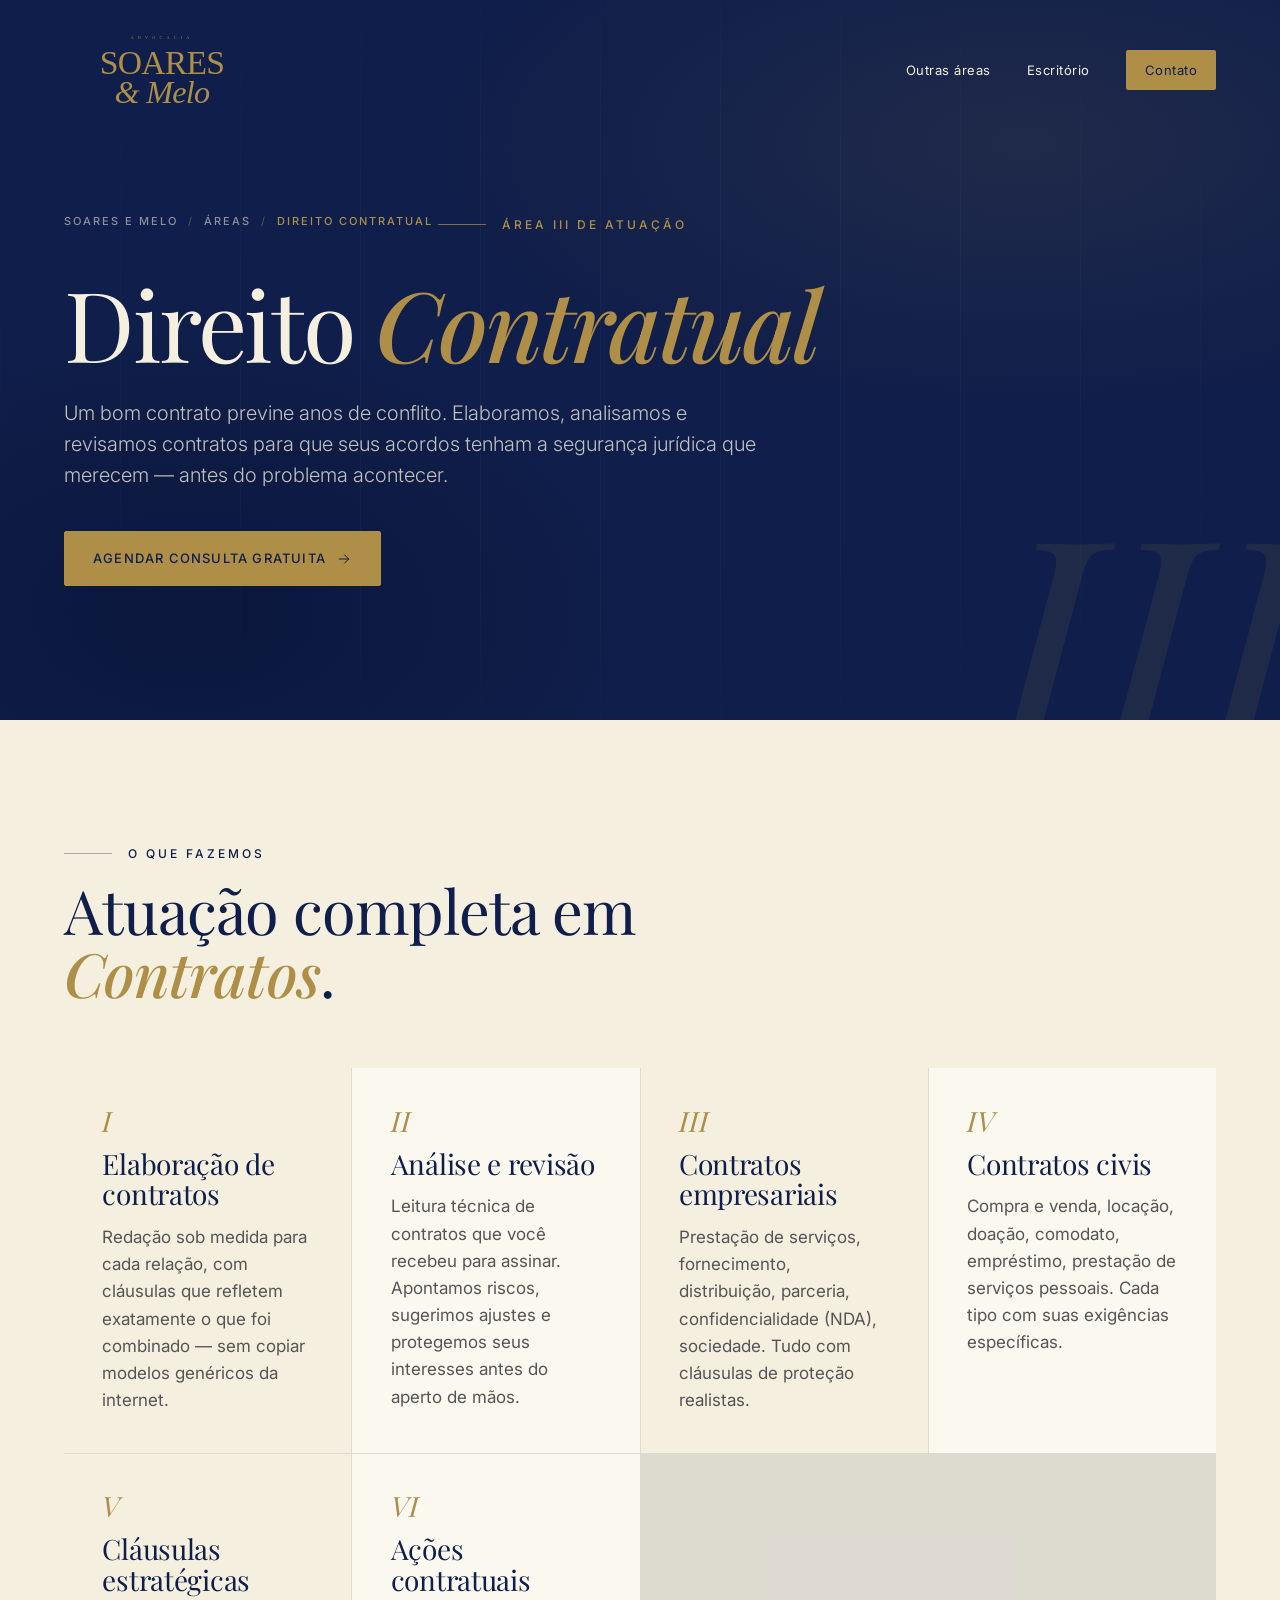
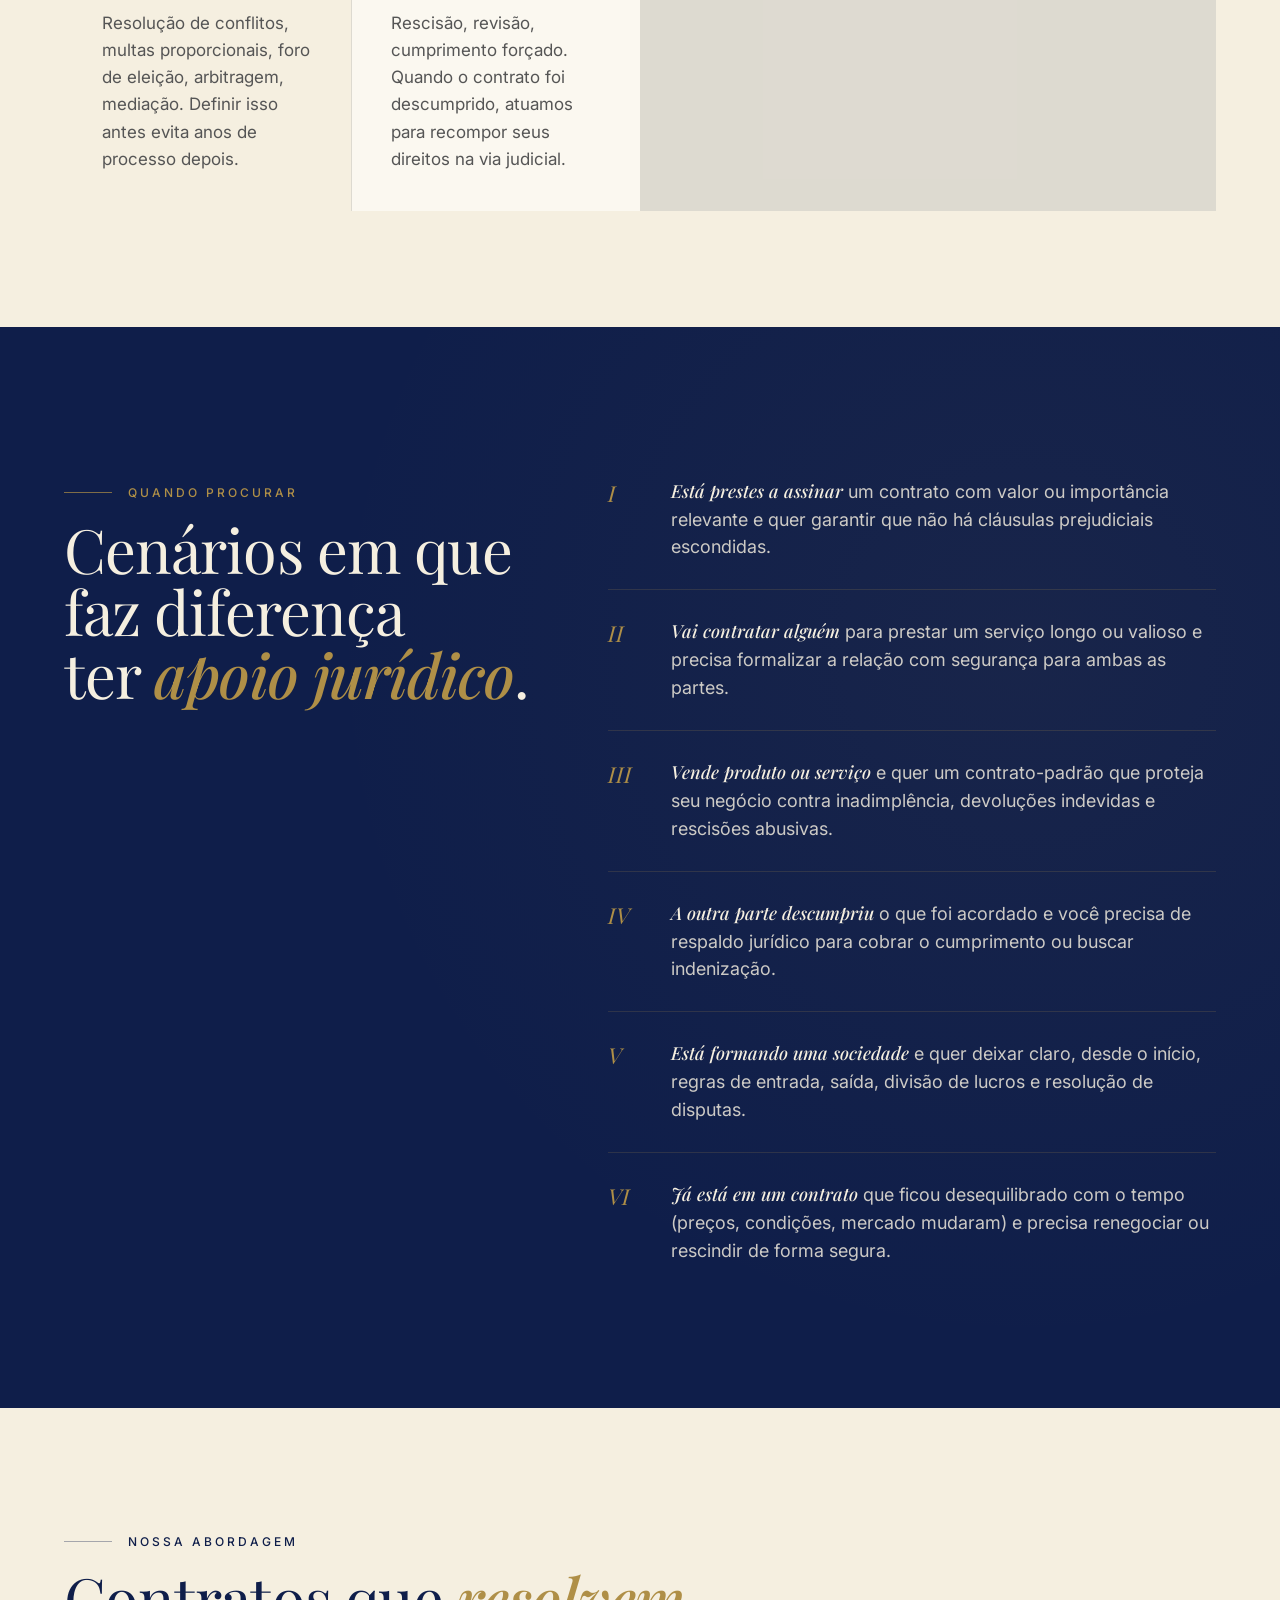
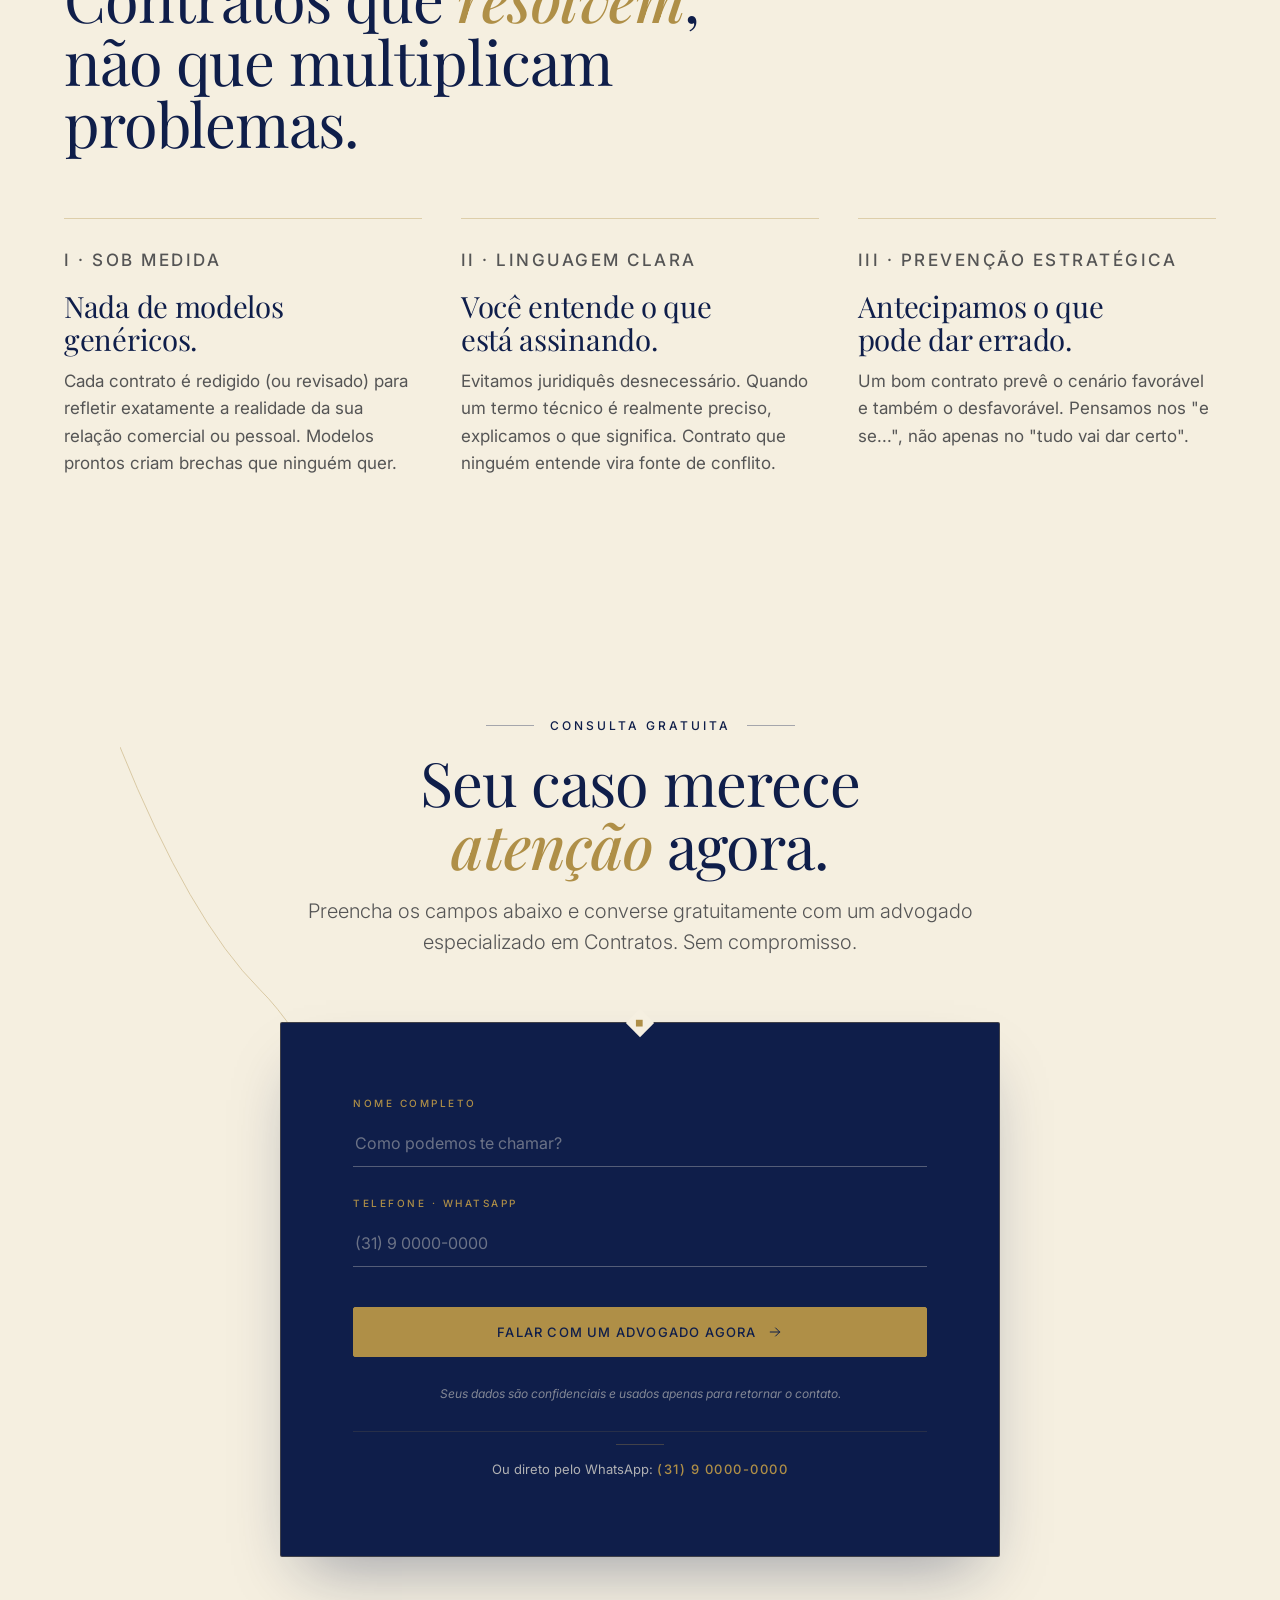
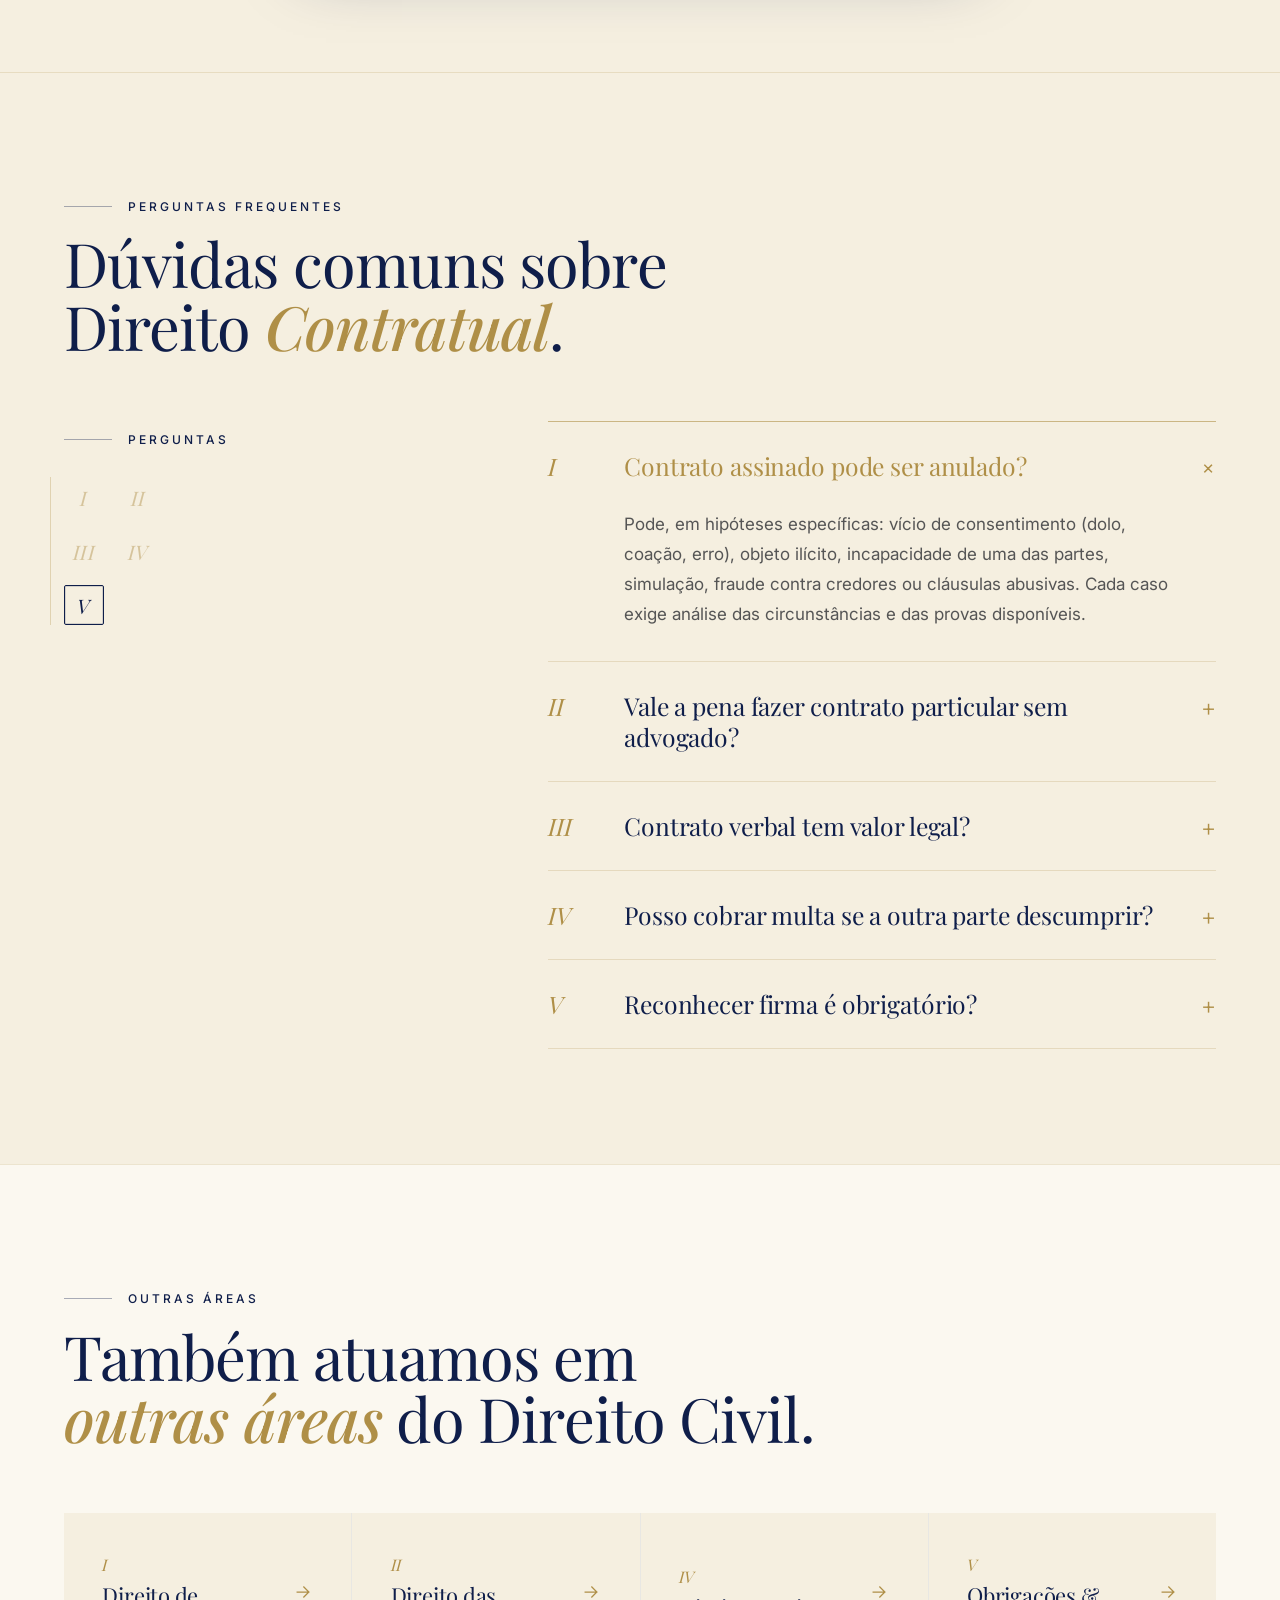
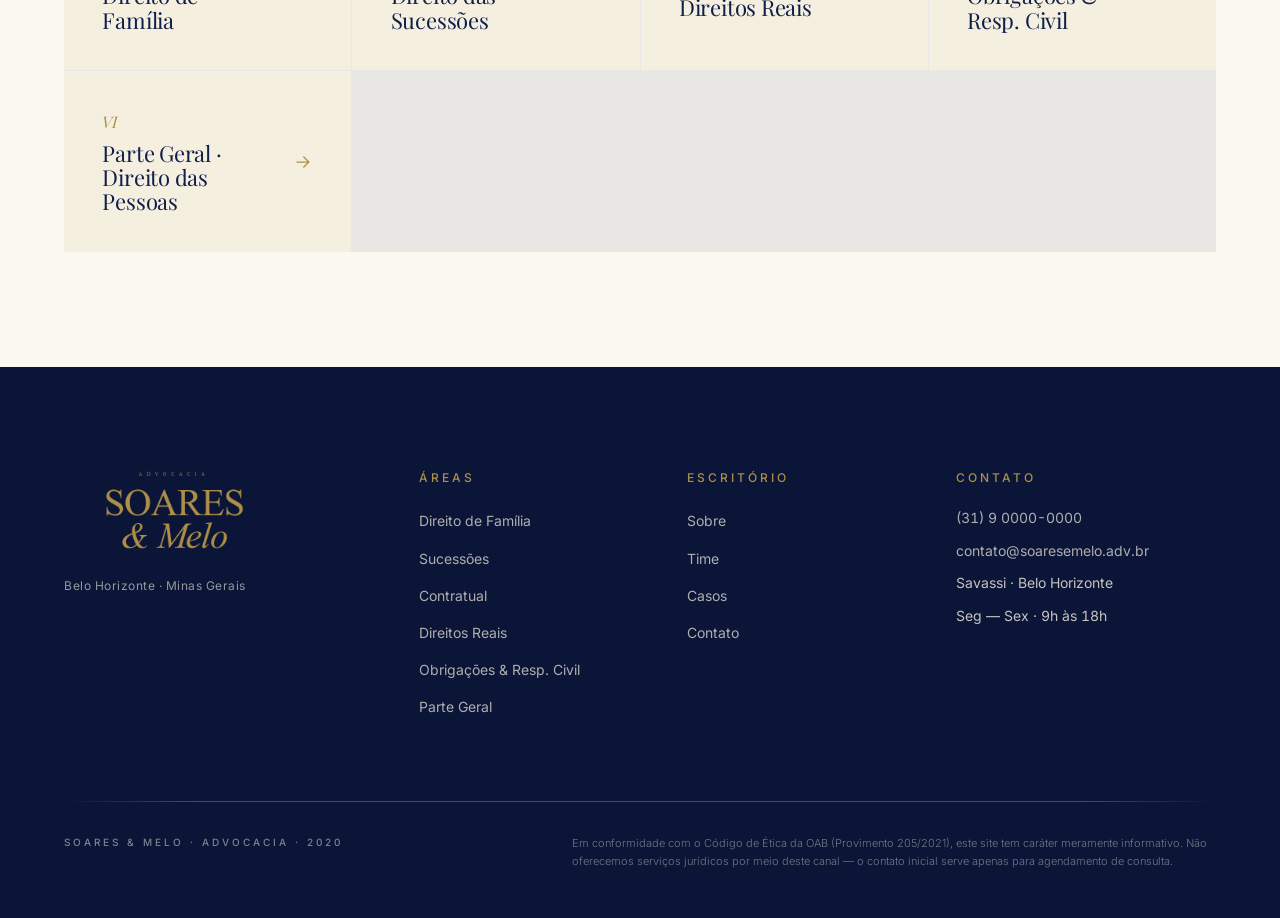
==== contratual/index.html @ baf55750 "Primeira versão do site Soares e Melo Advocacia - Home com hero editorial, problema, diferenciais, á" ====
<!DOCTYPE html>
<html lang="pt-BR">
<head>
  <meta charset="UTF-8" />
  <meta name="viewport" content="width=device-width, initial-scale=1.0" />
  <title>Direito Contratual · Soares e Melo Advocacia</title>
  <meta name="description" content="Elaboração, análise e revisão de contratos em Belo Horizonte. Segurança jurídica para evitar conflitos futuros. Consulta inicial gratuita." />

  <link rel="preconnect" href="https://fonts.googleapis.com" />
  <link rel="preconnect" href="https://fonts.gstatic.com" crossorigin />
  <link href="https://fonts.googleapis.com/css2?family=Playfair+Display:ital,wght@0,400;0,500;0,600;1,400;1,500;1,600&family=Inter:wght@300;400;500;600&display=swap" rel="stylesheet" />

  <link rel="stylesheet" href="../shared/base.css" />
</head>
<body>

<header class="site-header" data-scroll="top">
  <div class="site-header__inner">
    <a class="brand-mark" href="../" aria-label="Soares e Melo Advocacia">
      <img class="brand-mark__hero" src="../brand/svg/soares-melo-editorial-ouro.svg" alt="Soares e Melo Advocacia" />
      <img class="brand-mark__compact" src="../brand/svg/soares-melo-mini-ouro.svg" alt="Soares e Melo" />
    </a>
    <nav class="site-nav" aria-label="Principal">
      <a href="../#areas">Outras áreas</a>
      <a href="../#escritorio">Escritório</a>
      <a href="#contato" class="site-nav__cta">Contato</a>
    </nav>
  </div>
</header>

<main>

  <section class="service-hero" aria-label="Direito Contratual">
    <span class="service-hero__numeral" aria-hidden="true">III</span>
    <div class="service-hero__inner">
      <p class="breadcrumb">
        <a href="../">Soares e Melo</a>
        <span aria-hidden="true">/</span>
        <a href="../#areas">Áreas</a>
        <span aria-hidden="true">/</span>
        <span>Direito Contratual</span>
      </p>
      <p class="kicker kicker--gold"><span class="kicker__rule" aria-hidden="true"></span>Área III de atuação</p>
      <h1 class="service-hero__title">Direito <em>Contratual</em></h1>
      <p class="service-hero__lede">
        Um bom contrato previne anos de conflito. Elaboramos, analisamos e revisamos contratos para que seus acordos tenham a segurança jurídica que merecem — antes do problema acontecer.
      </p>
      <div class="service-hero__actions">
        <a href="#contato" class="btn btn--primary"><span>Agendar consulta gratuita</span><svg width="16" height="16" viewBox="0 0 24 24" fill="none" stroke="currentColor" stroke-width="1.5" aria-hidden="true"><path d="M5 12h14M13 6l6 6-6 6" stroke-linecap="square" /></svg></a>
      </div>
    </div>
  </section>

  <section class="service-what" aria-label="O que fazemos em Contratual">
    <div class="service-what__inner">
      <header class="section-head section-head--ink">
        <p class="kicker kicker--ink"><span class="kicker__rule kicker__rule--dark" aria-hidden="true"></span>O que fazemos</p>
        <h2 class="h2 h2--ink">Atuação completa em<br /><em>Contratos</em>.</h2>
      </header>
      <div class="service-what__grid">
        <article class="service-topic"><span class="topic-num">I</span><h3>Elaboração de contratos</h3><p>Redação sob medida para cada relação, com cláusulas que refletem exatamente o que foi combinado — sem copiar modelos genéricos da internet.</p></article>
        <article class="service-topic"><span class="topic-num">II</span><h3>Análise e revisão</h3><p>Leitura técnica de contratos que você recebeu para assinar. Apontamos riscos, sugerimos ajustes e protegemos seus interesses antes do aperto de mãos.</p></article>
        <article class="service-topic"><span class="topic-num">III</span><h3>Contratos empresariais</h3><p>Prestação de serviços, fornecimento, distribuição, parceria, confidencialidade (NDA), sociedade. Tudo com cláusulas de proteção realistas.</p></article>
        <article class="service-topic"><span class="topic-num">IV</span><h3>Contratos civis</h3><p>Compra e venda, locação, doação, comodato, empréstimo, prestação de serviços pessoais. Cada tipo com suas exigências específicas.</p></article>
        <article class="service-topic"><span class="topic-num">V</span><h3>Cláusulas estratégicas</h3><p>Resolução de conflitos, multas proporcionais, foro de eleição, arbitragem, mediação. Definir isso antes evita anos de processo depois.</p></article>
        <article class="service-topic"><span class="topic-num">VI</span><h3>Ações contratuais</h3><p>Rescisão, revisão, cumprimento forçado. Quando o contrato foi descumprido, atuamos para recompor seus direitos na via judicial.</p></article>
      </div>
    </div>
  </section>

  <section class="service-when" aria-label="Quando procurar">
    <div class="service-when__inner">
      <div class="service-when__grid">
        <header class="section-head service-when__head">
          <p class="kicker kicker--gold"><span class="kicker__rule" aria-hidden="true"></span>Quando procurar</p>
          <h2 class="h2 h2--ivory">Cenários em que faz diferença<br />ter <em>apoio jurídico</em>.</h2>
        </header>
        <div class="service-when__list">
          <div class="service-scenario"><span class="service-scenario__marker">I</span><p><strong>Está prestes a assinar</strong> um contrato com valor ou importância relevante e quer garantir que não há cláusulas prejudiciais escondidas.</p></div>
          <div class="service-scenario"><span class="service-scenario__marker">II</span><p><strong>Vai contratar alguém</strong> para prestar um serviço longo ou valioso e precisa formalizar a relação com segurança para ambas as partes.</p></div>
          <div class="service-scenario"><span class="service-scenario__marker">III</span><p><strong>Vende produto ou serviço</strong> e quer um contrato-padrão que proteja seu negócio contra inadimplência, devoluções indevidas e rescisões abusivas.</p></div>
          <div class="service-scenario"><span class="service-scenario__marker">IV</span><p><strong>A outra parte descumpriu</strong> o que foi acordado e você precisa de respaldo jurídico para cobrar o cumprimento ou buscar indenização.</p></div>
          <div class="service-scenario"><span class="service-scenario__marker">V</span><p><strong>Está formando uma sociedade</strong> e quer deixar claro, desde o início, regras de entrada, saída, divisão de lucros e resolução de disputas.</p></div>
          <div class="service-scenario"><span class="service-scenario__marker">VI</span><p><strong>Já está em um contrato</strong> que ficou desequilibrado com o tempo (preços, condições, mercado mudaram) e precisa renegociar ou rescindir de forma segura.</p></div>
        </div>
      </div>
    </div>
  </section>

  <section class="service-how" aria-label="Como atuamos">
    <div class="service-how__inner">
      <header class="section-head section-head--ink">
        <p class="kicker kicker--ink"><span class="kicker__rule kicker__rule--dark" aria-hidden="true"></span>Nossa abordagem</p>
        <h2 class="h2 h2--ink">Contratos que <em>resolvem</em>,<br />não que multiplicam problemas.</h2>
      </header>
      <div class="service-how__grid">
        <article class="how-pillar"><p class="how-pillar__kicker">I · Sob medida</p><h3>Nada de modelos genéricos.</h3><p>Cada contrato é redigido (ou revisado) para refletir exatamente a realidade da sua relação comercial ou pessoal. Modelos prontos criam brechas que ninguém quer.</p></article>
        <article class="how-pillar"><p class="how-pillar__kicker">II · Linguagem clara</p><h3>Você entende o que está assinando.</h3><p>Evitamos juridiquês desnecessário. Quando um termo técnico é realmente preciso, explicamos o que significa. Contrato que ninguém entende vira fonte de conflito.</p></article>
        <article class="how-pillar"><p class="how-pillar__kicker">III · Prevenção estratégica</p><h3>Antecipamos o que pode dar errado.</h3><p>Um bom contrato prevê o cenário favorável e também o desfavorável. Pensamos nos "e se...", não apenas no "tudo vai dar certo".</p></article>
      </div>
    </div>
  </section>

  <section class="cta-final" id="contato" aria-label="Agendar consulta">
    <div class="cta-final__inner">
      <header class="section-head section-head--ink section-head--center">
        <p class="kicker kicker--ink"><span class="kicker__rule kicker__rule--dark" aria-hidden="true"></span>Consulta gratuita<span class="kicker__rule kicker__rule--dark" aria-hidden="true"></span></p>
        <h2 class="h2 h2--ink">Seu caso merece<br /><em>atenção</em> agora.</h2>
        <p class="section-head__lede">Preencha os campos abaixo e converse gratuitamente com um advogado especializado em Contratos. Sem compromisso.</p>
      </header>
      <svg class="cta-final__draw" viewBox="0 0 400 600" preserveAspectRatio="none" aria-hidden="true"><path d="M 0 0 Q 100 200 200 280 T 400 600" fill="none" stroke="#AF8F47" stroke-width="1" /></svg>
      <form class="card-form" id="form-consulta" novalidate>
        <div class="card-form__ornament" aria-hidden="true">◆</div>
        <div class="field"><label for="input-name">Nome completo</label><input type="text" id="input-name" name="name" required autocomplete="name" placeholder="Como podemos te chamar?" /></div>
        <div class="field"><label for="input-phone">Telefone &middot; WhatsApp</label><input type="tel" id="input-phone" name="phone" required autocomplete="tel" placeholder="(31) 9 0000-0000" inputmode="numeric" maxlength="16" /></div>
        <input type="hidden" name="area" value="Direito Contratual" />
        <button type="submit" class="btn btn--primary btn--block"><span>Falar com um advogado agora</span><svg width="16" height="16" viewBox="0 0 24 24" fill="none" stroke="currentColor" stroke-width="1.5" aria-hidden="true"><path d="M5 12h14M13 6l6 6-6 6" stroke-linecap="square" /></svg></button>
        <p class="card-form__support">Seus dados são confidenciais e usados apenas para retornar o contato.</p>
        <div class="card-form__alt"><span class="hair hair--short" aria-hidden="true"></span><p>Ou direto pelo WhatsApp: <a href="https://wa.me/5531900000000" class="link-gold">(31) 9 0000-0000</a></p></div>
      </form>
    </div>
  </section>

  <section class="faq" aria-label="Perguntas frequentes">
    <div class="faq__inner">
      <header class="section-head section-head--ink">
        <p class="kicker kicker--ink"><span class="kicker__rule kicker__rule--dark" aria-hidden="true"></span>Perguntas frequentes</p>
        <h2 class="h2 h2--ink">Dúvidas comuns sobre<br />Direito <em>Contratual</em>.</h2>
      </header>
      <div class="faq__grid">
        <aside class="faq__index" aria-hidden="true">
          <p class="kicker kicker--ink index__label"><span class="kicker__rule kicker__rule--dark" aria-hidden="true"></span>Perguntas</p>
          <div class="index__numerals index__numerals--dark">
            <button class="index__num" data-target="faq-1">I</button>
            <button class="index__num" data-target="faq-2">II</button>
            <button class="index__num" data-target="faq-3">III</button>
            <button class="index__num" data-target="faq-4">IV</button>
            <button class="index__num" data-target="faq-5">V</button>
          </div>
        </aside>
        <div class="faq__list" role="list">
          <article class="faq__item is-open" id="faq-1" role="listitem"><button class="faq__q" aria-expanded="true" aria-controls="faq-1-a"><span class="faq__num">I</span><span class="faq__text">Contrato assinado pode ser anulado?</span><span class="faq__toggle" aria-hidden="true">+</span></button><div class="faq__a" id="faq-1-a" role="region"><p>Pode, em hipóteses específicas: vício de consentimento (dolo, coação, erro), objeto ilícito, incapacidade de uma das partes, simulação, fraude contra credores ou cláusulas abusivas. Cada caso exige análise das circunstâncias e das provas disponíveis.</p></div></article>
          <article class="faq__item" id="faq-2" role="listitem"><button class="faq__q" aria-expanded="false" aria-controls="faq-2-a"><span class="faq__num">II</span><span class="faq__text">Vale a pena fazer contrato particular sem advogado?</span><span class="faq__toggle" aria-hidden="true">+</span></button><div class="faq__a" id="faq-2-a" role="region"><p>Para valores baixos e relações simples, pode funcionar. Mas o risco de usar modelos genéricos da internet é alto: cláusulas inadequadas, lacunas, termos nulos. Quando o valor ou a importância é relevante, o custo de um contrato bem feito é muito menor que o custo de resolver um problema depois.</p></div></article>
          <article class="faq__item" id="faq-3" role="listitem"><button class="faq__q" aria-expanded="false" aria-controls="faq-3-a"><span class="faq__num">III</span><span class="faq__text">Contrato verbal tem valor legal?</span><span class="faq__toggle" aria-hidden="true">+</span></button><div class="faq__a" id="faq-3-a" role="region"><p>Sim, com exceções. A regra geral é que contratos verbais são válidos. Mas certos tipos exigem forma escrita obrigatoriamente (compra e venda de imóvel, fiança, entre outros). O problema prático do verbal é a prova: sem documento, fica palavra contra palavra.</p></div></article>
          <article class="faq__item" id="faq-4" role="listitem"><button class="faq__q" aria-expanded="false" aria-controls="faq-4-a"><span class="faq__num">IV</span><span class="faq__text">Posso cobrar multa se a outra parte descumprir?</span><span class="faq__toggle" aria-hidden="true">+</span></button><div class="faq__a" id="faq-4-a" role="region"><p>Se há cláusula penal no contrato, sim — respeitados os limites legais. Se não há, ainda é possível pleitear indenização pelos prejuízos efetivos causados pelo descumprimento, mas a prova do dano fica por sua conta. Por isso uma boa cláusula de multa é tão importante.</p></div></article>
          <article class="faq__item" id="faq-5" role="listitem"><button class="faq__q" aria-expanded="false" aria-controls="faq-5-a"><span class="faq__num">V</span><span class="faq__text">Reconhecer firma é obrigatório?</span><span class="faq__toggle" aria-hidden="true">+</span></button><div class="faq__a" id="faq-5-a" role="region"><p>Não é obrigatório para a maioria dos contratos — o documento é válido mesmo sem reconhecimento. A firma reconhecida serve para comprovar que quem assinou é realmente a pessoa, o que pode ser útil em juízo. Para transações imobiliárias e outros registros públicos, aí sim há exigências específicas.</p></div></article>
        </div>
      </div>
    </div>
  </section>

  <section class="other-areas" aria-label="Outras áreas">
    <div class="other-areas__inner">
      <header class="section-head section-head--ink">
        <p class="kicker kicker--ink"><span class="kicker__rule kicker__rule--dark" aria-hidden="true"></span>Outras áreas</p>
        <h2 class="h2 h2--ink">Também atuamos em<br /><em>outras áreas</em> do Direito Civil.</h2>
      </header>
      <div class="other-areas__grid">
        <a href="../familia/" class="other-area"><div class="other-area__content"><span class="other-area__num">I</span><span class="other-area__name">Direito de Família</span></div><svg class="other-area__arrow" width="20" height="20" viewBox="0 0 24 24" fill="none" stroke="currentColor" stroke-width="1.5" aria-hidden="true"><path d="M5 12h14M13 6l6 6-6 6" stroke-linecap="square" /></svg></a>
        <a href="../sucessoes/" class="other-area"><div class="other-area__content"><span class="other-area__num">II</span><span class="other-area__name">Direito das Sucessões</span></div><svg class="other-area__arrow" width="20" height="20" viewBox="0 0 24 24" fill="none" stroke="currentColor" stroke-width="1.5" aria-hidden="true"><path d="M5 12h14M13 6l6 6-6 6" stroke-linecap="square" /></svg></a>
        <a href="../reais/" class="other-area"><div class="other-area__content"><span class="other-area__num">IV</span><span class="other-area__name">Direitos Reais</span></div><svg class="other-area__arrow" width="20" height="20" viewBox="0 0 24 24" fill="none" stroke="currentColor" stroke-width="1.5" aria-hidden="true"><path d="M5 12h14M13 6l6 6-6 6" stroke-linecap="square" /></svg></a>
        <a href="../obrigacoes/" class="other-area"><div class="other-area__content"><span class="other-area__num">V</span><span class="other-area__name">Obrigações &amp; Resp. Civil</span></div><svg class="other-area__arrow" width="20" height="20" viewBox="0 0 24 24" fill="none" stroke="currentColor" stroke-width="1.5" aria-hidden="true"><path d="M5 12h14M13 6l6 6-6 6" stroke-linecap="square" /></svg></a>
        <a href="../parte-geral/" class="other-area"><div class="other-area__content"><span class="other-area__num">VI</span><span class="other-area__name">Parte Geral · Direito das Pessoas</span></div><svg class="other-area__arrow" width="20" height="20" viewBox="0 0 24 24" fill="none" stroke="currentColor" stroke-width="1.5" aria-hidden="true"><path d="M5 12h14M13 6l6 6-6 6" stroke-linecap="square" /></svg></a>
      </div>
    </div>
  </section>

</main>

<footer class="site-footer" aria-label="Rodapé">
  <div class="site-footer__inner">
    <div class="site-footer__grid">
      <div class="site-footer__col site-footer__col--brand">
        <button class="footer-editorial" id="back-to-top" aria-label="Voltar ao topo">
          <img src="../brand/png/soares-melo-editorial-ouro-1x.png" alt="Soares e Melo Advocacia" width="280" height="120" />
        </button>
        <p class="footer-loc">Belo Horizonte · Minas Gerais</p>
      </div>
      <div class="site-footer__col">
        <p class="kicker kicker--gold">Áreas</p>
        <ul>
          <li><a href="../familia/">Direito de Família</a></li>
          <li><a href="../sucessoes/">Sucessões</a></li>
          <li><a href="../contratual/">Contratual</a></li>
          <li><a href="../reais/">Direitos Reais</a></li>
          <li><a href="../obrigacoes/">Obrigações &amp; Resp. Civil</a></li>
          <li><a href="../parte-geral/">Parte Geral</a></li>
        </ul>
      </div>
      <div class="site-footer__col">
        <p class="kicker kicker--gold">Escritório</p>
        <ul>
          <li><a href="../#escritorio">Sobre</a></li>
          <li><a href="#">Time</a></li>
          <li><a href="#">Casos</a></li>
          <li><a href="#contato">Contato</a></li>
        </ul>
      </div>
      <div class="site-footer__col">
        <p class="kicker kicker--gold">Contato</p>
        <ul class="footer-contact">
          <li><a href="https://wa.me/5531900000000">(31) 9 0000-0000</a></li>
          <li><a href="mailto:contato@soaresemelo.adv.br">contato@soaresemelo.adv.br</a></li>
          <li>Savassi · Belo Horizonte</li>
          <li>Seg — Sex · 9h às 18h</li>
        </ul>
      </div>
    </div>
    <div class="hair hair--wide" aria-hidden="true"></div>
    <div class="site-footer__legal">
      <p class="legal-brand">SOARES &amp; MELO · ADVOCACIA · 2020</p>
      <p class="legal-disclaimer">Em conformidade com o Código de Ética da OAB (Provimento 205/2021), este site tem caráter meramente informativo. Não oferecemos serviços jurídicos por meio deste canal — o contato inicial serve apenas para agendamento de consulta.</p>
    </div>
  </div>
</footer>

<button class="to-top" id="to-top" aria-label="Voltar ao topo">
  <svg width="18" height="18" viewBox="0 0 24 24" fill="none" stroke="currentColor" stroke-width="1.5" aria-hidden="true"><path d="M12 19V5M5 12l7-7 7 7" stroke-linecap="square" /></svg>
</button>

<script src="../shared/common.js" defer></script>

</body>
</html>
---- shared/base.css ----
/* =============================================================
   Soares e Melo Advocacia — Home
   Brand tokens (do Brand Kit oficial)
   ============================================================= */

:root {
  --navy:       #0F1E4A;
  --navy-deep:  #0A1538;
  --ivory:      #F5EFE0;
  --ivory-soft: #FBF8F0;
  --gold:       #AF8F47;
  --gold-soft:  #C9A55D;
  --mist:       #C9CFDD;
  --ink:        #1a1a1a;
  --ink-muted:  #555;

  --serif: 'Playfair Display', 'Georgia', serif;
  --sans:  'Inter', system-ui, -apple-system, 'Helvetica Neue', sans-serif;

  /* Spacing */
  --gutter: clamp(20px, 4vw, 48px);
  --page-pad-x: clamp(20px, 5vw, 80px);
  --page-pad-y: clamp(56px, 9vw, 120px);
  --content-max: 1200px;

  /* Fluid type */
  --fs-kicker:  clamp(10px, 0.72vw + 8px, 12px);
  --fs-body:    clamp(15px, 0.3vw + 14px, 17px);
  --fs-lede:    clamp(17px, 0.4vw + 15px, 20px);
  --fs-hero:    clamp(44px, 7vw + 8px, 112px);
  --fs-h2:      clamp(34px, 4vw + 10px, 72px);
}

/* =============================================================
   Reset
   ============================================================= */
*, *::before, *::after { box-sizing: border-box; }
html, body { margin: 0; padding: 0; }
html { -webkit-font-smoothing: antialiased; text-rendering: optimizeLegibility; scroll-behavior: smooth; }
body {
  font-family: var(--sans);
  font-weight: 400;
  font-size: var(--fs-body);
  line-height: 1.6;
  color: var(--ink);
  background: var(--navy);
  overflow-x: hidden;
}
a { color: inherit; text-decoration: none; }
img, svg { display: block; max-width: 100%; height: auto; }
ol, ul { list-style: none; margin: 0; padding: 0; }
h1, h2, h3, p { margin: 0; }
::selection { background: rgba(175,143,71,.25); color: inherit; }

/* =============================================================
   Elementos tipográficos base
   ============================================================= */

/* Kicker: 10-12px, letter-spacing 3px, uppercase — ao estilo Brand Kit */
.kicker {
  display: inline-flex;
  align-items: center;
  gap: 16px;
  font-family: var(--sans);
  font-size: var(--fs-kicker);
  font-weight: 500;
  letter-spacing: 3px;
  text-transform: uppercase;
  color: var(--gold);
}
.kicker--ink { color: var(--navy); }
.kicker__rule {
  display: inline-block;
  width: 48px;
  height: 1px;
  background: var(--gold);
  opacity: .7;
}
.kicker__rule--dark { background: var(--navy); opacity: .35; }

/* Hairlines — detalhe marcante do Brand Kit */
.hair {
  display: block;
  height: 1px;
  background: rgba(175,143,71,.35);
}
.hair--wide {
  width: 100%;
  background: linear-gradient(to right, transparent, rgba(175,143,71,.45) 12%, rgba(175,143,71,.45) 88%, transparent);
}
.hair--short {
  width: 48px;
  height: 1px;
  background: var(--gold);
  margin: 0 auto;
  opacity: .8;
}

/* =============================================================
   Header — fixed com dois estados
   ============================================================= */
.site-header {
  position: fixed;
  inset: 0 0 auto 0;
  z-index: 50;
  padding: 28px var(--page-pad-x);
  transition: padding .35s ease, background .35s ease, border-color .35s ease;
  border-bottom: 1px solid transparent;
  backdrop-filter: blur(0);
}
.site-header__inner {
  max-width: var(--content-max);
  margin: 0 auto;
  display: flex;
  align-items: center;
  justify-content: space-between;
  gap: 24px;
}
.site-header[data-scroll="scrolled"] {
  padding: 16px var(--page-pad-x);
  background: rgba(15,30,74,.85);
  backdrop-filter: blur(14px) saturate(140%);
  -webkit-backdrop-filter: blur(14px) saturate(140%);
  border-bottom-color: rgba(175,143,71,.18);
}

.brand-mark {
  display: flex;
  align-items: center;
  transition: opacity .2s ease;
}
.brand-mark:hover { opacity: .88; }
.brand-mark__hero {
  height: 84px;
  width: auto;
  transition: opacity .3s ease, transform .3s ease, height .35s ease;
}
.brand-mark__compact {
  height: 44px;
  width: auto;
  position: absolute;
  opacity: 0;
  transform: translateY(4px);
  transition: opacity .3s ease, transform .3s ease;
}
.site-header[data-scroll="scrolled"] .brand-mark__hero { height: 64px; }
.site-header[data-scroll="scrolled"] .brand-mark__hero {
  opacity: 0;
  transform: translateY(-4px);
  pointer-events: none;
}
.site-header[data-scroll="scrolled"] .brand-mark__compact {
  opacity: 1;
  transform: translateY(0);
}

.site-nav {
  display: flex;
  align-items: center;
  gap: 36px;
}
.site-nav a {
  position: relative;
  font-family: var(--sans);
  font-size: 13px;
  font-weight: 400;
  letter-spacing: 0.5px;
  color: var(--ivory);
  padding: 4px 0;
  transition: color .2s ease;
}
.site-nav a::after {
  content: '';
  position: absolute;
  left: 0; right: 100%;
  bottom: -2px;
  height: 1px;
  background: var(--gold);
  transition: right .35s cubic-bezier(.2,.7,.2,1);
}
.site-nav a:hover { color: var(--gold); }
.site-nav a:hover::after { right: 0; }

.site-nav__cta {
  padding: 9px 18px !important;
  border: 1px solid rgba(175,143,71,.55);
  border-radius: 2px;
  transition: all .25s ease;
}
.site-nav__cta::after { display: none; }
.site-nav__cta:hover {
  background: var(--gold);
  color: var(--navy) !important;
  border-color: var(--gold);
}

/* =============================================================
   HERO — Arquétipo Editorial
   ============================================================= */
.hero {
  position: relative;
  min-height: 100vh;
  background:
    radial-gradient(1200px 600px at 50% 10%, rgba(175,143,71,.12), transparent 60%),
    radial-gradient(900px 500px at 50% 95%, rgba(10,21,56,.85), transparent 55%),
    var(--navy);
  color: var(--ivory);
  padding: clamp(160px, 18vh, 200px) var(--page-pad-x) 48px;
  display: grid;
  grid-template-rows: 1fr auto;
  overflow: hidden;
  isolation: isolate;
  text-align: center;
}

/* Ornamento: linhas de "papel" no fundo, ultra sutis */
.hero::before {
  content: '';
  position: absolute;
  inset: 0;
  background-image:
    linear-gradient(to right, rgba(201,207,221,.04) 1px, transparent 1px);
  background-size: 120px 100%;
  mask-image: radial-gradient(ellipse at center, black 40%, transparent 85%);
  -webkit-mask-image: radial-gradient(ellipse at center, black 40%, transparent 85%);
  pointer-events: none;
  z-index: 0;
}

/* Marginalia vertical (escondida — mantida só como detalhe extra opcional) */
.hero__marginalia { display: none; }

/* Ordinal (agora centralizado no topo, abaixo do header) */
.hero__ordinal {
  position: relative;
  z-index: 2;
  display: inline-flex;
  align-items: center;
  justify-content: center;
  gap: 14px;
  font-family: var(--sans);
  font-size: 10px;
  font-weight: 500;
  letter-spacing: 3px;
  text-transform: uppercase;
  color: var(--mist);
  opacity: .7;
  line-height: 1;
  margin: 0 auto 28px;
  padding: 0;
}
.hero__ordinal .ordinal__label { opacity: .8; }
.hero__ordinal .ordinal__year {
  font-family: var(--serif);
  font-style: italic;
  font-size: 18px;
  font-weight: 400;
  letter-spacing: 2px;
  color: var(--gold);
  text-transform: none;
  opacity: .95;
}
.hero__ordinal .ordinal__place {
  position: relative;
  padding-left: 14px;
}
.hero__ordinal .ordinal__place::before {
  content: '·';
  position: absolute;
  left: 0;
  color: var(--gold);
  opacity: .6;
}

/* Inner content (centralizado) */
.hero__inner {
  position: relative;
  z-index: 2;
  max-width: 1100px;
  margin: 0 auto;
  padding: clamp(16px, 4vh, 40px) 0 0;
  display: flex;
  flex-direction: column;
  align-items: center;
  text-align: center;
}

.hero__inner .kicker { margin: 0 auto; }

.hero__title {
  font-family: var(--serif);
  font-weight: 400;
  font-size: var(--fs-hero);
  line-height: 1.02;
  letter-spacing: -0.02em;
  color: var(--ivory);
  margin: 28px auto 32px;
  max-width: 22ch;
}
.hero__title em {
  font-style: italic;
  font-weight: 500;
  color: var(--gold);
}

.hero__lede {
  max-width: 56ch;
  margin: 0 auto;
  font-size: var(--fs-lede);
  line-height: 1.55;
  color: rgba(245,239,224,.78);
  font-weight: 300;
}

.hero__actions {
  display: flex;
  gap: 16px;
  align-items: center;
  justify-content: center;
  flex-wrap: wrap;
  margin: 40px auto 0;
}

/* =============================================================
   Buttons
   ============================================================= */
.btn {
  display: inline-flex;
  align-items: center;
  justify-content: center;
  gap: 10px;
  padding: 16px 28px;
  font-family: var(--sans);
  font-size: 13px;
  font-weight: 500;
  letter-spacing: 1.2px;
  text-transform: uppercase;
  border-radius: 2px;
  cursor: pointer;
  transition: all .3s cubic-bezier(.2,.7,.2,1);
  border: 1px solid transparent;
  position: relative;
  overflow: hidden;
}
.btn--primary {
  background: var(--gold);
  color: var(--navy);
  border-color: var(--gold);
}
.btn--primary:hover {
  background: var(--ivory);
  border-color: var(--ivory);
  transform: translateY(-2px);
  box-shadow: 0 18px 40px -20px rgba(0,0,0,.6);
}
.btn--primary svg { transition: transform .3s ease; }
.btn--primary:hover svg { transform: translateX(4px); }

.btn--ghost {
  background: transparent;
  color: var(--ivory);
  border-color: rgba(245,239,224,.28);
}
.btn--ghost:hover {
  border-color: var(--gold);
  color: var(--gold);
}

/* =============================================================
   Hero Index (footer do hero — 6 áreas)
   ============================================================= */
.hero__index {
  position: relative;
  z-index: 2;
  max-width: var(--content-max);
  margin: clamp(60px, 10vh, 96px) auto 0;
  width: 100%;
}
.hero__index-head {
  display: grid;
  grid-template-columns: 1fr auto 1fr;
  align-items: center;
  gap: 20px;
  margin-bottom: 24px;
}
.hero__index-kicker {
  font-family: var(--sans);
  font-size: 10px;
  font-weight: 500;
  letter-spacing: 3px;
  text-transform: uppercase;
  color: var(--gold);
  white-space: nowrap;
}
.hero__index-head .hair { background: rgba(175,143,71,.35); }

.areas-list {
  display: grid;
  grid-template-columns: repeat(3, 1fr);
  gap: 1px;
  background: rgba(201,207,221,.12);
}
.areas-list li {
  background: transparent;
  display: flex;
  align-items: baseline;
  gap: 14px;
  padding: 18px 20px;
  font-size: 13px;
  font-weight: 400;
  color: rgba(245,239,224,.75);
  transition: all .3s ease;
  position: relative;
}
.areas-list li::before {
  content: '';
  position: absolute;
  inset: 0;
  background: rgba(175,143,71,.05);
  opacity: 0;
  transition: opacity .3s ease;
}
.areas-list li:hover::before { opacity: 1; }
.areas-list li:hover { color: var(--ivory); }
.areas-list .num {
  font-family: var(--serif);
  font-style: italic;
  font-weight: 400;
  font-size: 20px;
  color: var(--gold);
  min-width: 28px;
  letter-spacing: 0.5px;
}
.areas-list .sep {
  color: rgba(175,143,71,.4);
  font-family: var(--sans);
  font-weight: 300;
}
.areas-list a {
  position: relative;
  z-index: 1;
  flex: 1;
}

/* =============================================================
   SEÇÃO PROBLEMA — Contained Center com pullquote
   ============================================================= */
.problema {
  background: var(--ivory);
  color: var(--ink);
  padding: var(--page-pad-y) var(--page-pad-x);
  position: relative;
}
.problema__inner {
  max-width: 680px;
  margin: 0 auto;
  padding: clamp(60px, 10vw, 120px) 0;
  text-align: left;
}
.problema .kicker {
  display: inline-flex;
  margin-bottom: 32px;
}

.editorial-title {
  font-family: var(--serif);
  font-weight: 400;
  font-size: var(--fs-h2);
  line-height: 1.02;
  letter-spacing: -0.015em;
  color: var(--navy);
  margin-bottom: 56px;
}
.editorial-title em {
  font-style: italic;
  font-weight: 500;
  color: var(--gold);
}

.prose {
  font-family: var(--sans);
  font-size: var(--fs-body);
  line-height: 1.75;
  color: var(--ink-muted);
  max-width: 62ch;
}
.prose p + p { margin-top: 1.4em; }
.prose__lead {
  font-size: calc(var(--fs-body) + 1px);
  color: var(--ink);
}

/* Dropcap editorial */
.dropcap {
  float: left;
  font-family: var(--serif);
  font-weight: 400;
  font-style: italic;
  font-size: 5.4em;
  line-height: 0.82;
  color: var(--gold);
  margin: 0.12em 0.14em 0 -0.04em;
  padding-top: 0.04em;
}

/* Pullquote */
.pullquote {
  position: relative;
  margin: 48px 0;
  padding: 32px 0 32px 40px;
  border-left: 1px solid var(--gold);
}
.pullquote p {
  font-family: var(--serif);
  font-style: italic;
  font-weight: 400;
  font-size: clamp(22px, 1.8vw + 14px, 30px);
  line-height: 1.35;
  color: var(--navy);
  letter-spacing: -0.005em;
}
.pullquote__mark {
  position: absolute;
  top: -8px;
  left: 24px;
  font-family: var(--serif);
  font-size: 80px;
  line-height: 1;
  color: var(--gold);
  opacity: .4;
}

/* Assinatura final */
.prose__signature {
  margin-top: 48px;
  text-align: center;
  display: flex;
  flex-direction: column;
  align-items: center;
  gap: 20px;
}
.prose__signature p {
  font-family: var(--serif);
  font-style: italic;
  font-size: 17px;
  color: var(--navy);
  opacity: .75;
}

/* =============================================================
   Stagger de entrada (pós-load)
   ============================================================= */
@keyframes rise-in {
  from {
    opacity: 0;
    transform: translateY(18px);
    filter: blur(2px);
  }
  to {
    opacity: 1;
    transform: translateY(0);
    filter: blur(0);
  }
}
.stagger {
  opacity: 0;
  animation: rise-in 1.1s cubic-bezier(.2,.7,.2,1) forwards;
  animation-delay: var(--d, 0s);
}
@media (prefers-reduced-motion: reduce) {
  .stagger { opacity: 1; transform: none; filter: none; animation: none; }
}

/* =============================================================
   Elementos compartilhados — section-head, h2, etc.
   ============================================================= */
.section-head { max-width: 780px; margin: 0 0 64px; }
.section-head--center { text-align: center; margin-inline: auto; }
.section-head__lede {
  margin-top: 20px;
  max-width: 62ch;
  font-size: var(--fs-lede);
  font-weight: 300;
  line-height: 1.55;
  color: #555;
}
.section-head--ink .section-head__lede { color: #555; }
.section-head--center .section-head__lede { margin-left: auto; margin-right: auto; }

.h2 {
  font-family: var(--serif);
  font-weight: 400;
  font-size: var(--fs-h2);
  line-height: 1.02;
  letter-spacing: -0.015em;
  margin: 16px 0 0;
}
.h2 em {
  font-style: italic;
  font-weight: 500;
  color: var(--gold);
}
.h2--ivory { color: var(--ivory); }
.h2--ink { color: var(--navy); }

.btn--block { width: 100%; }

.link-gold {
  display: inline-flex;
  align-items: center;
  gap: 10px;
  font-family: var(--sans);
  font-size: 13px;
  font-weight: 500;
  letter-spacing: 1.5px;
  text-transform: uppercase;
  color: var(--gold);
  position: relative;
  padding-bottom: 4px;
  transition: color .25s ease;
}
.link-gold::after {
  content: '';
  position: absolute;
  left: 0; right: 100%;
  bottom: 0;
  height: 1px;
  background: var(--gold);
  transition: right .35s cubic-bezier(.2,.7,.2,1);
}
.link-gold:hover { color: var(--gold-soft); }
.link-gold:hover::after { right: 0; }
.link-gold svg { transition: transform .3s ease; }
.link-gold:hover svg { transform: translateX(4px); }

/* Reveal ao entrar viewport (scroll-linked) */
.reveal,
.section-head,
.diferencial,
.bento__cell,
.step,
.card-form,
.faq__item,
.stats {
  opacity: 0;
  transform: translateY(22px);
  transition: opacity .9s cubic-bezier(.2,.7,.2,1), transform .9s cubic-bezier(.2,.7,.2,1);
  transition-delay: var(--d, 0s);
}
.reveal.is-in,
.section-head.is-in,
.diferencial.is-in,
.bento__cell.is-in,
.step.is-in,
.card-form.is-in,
.faq__item.is-in,
.stats.is-in {
  opacity: 1;
  transform: translateY(0);
}
/* Bento cells mantêm o stagger com --d inline, mas também precisam funcionar junto ao hover translateY */
.bento__cell.is-in:hover { transform: translateY(-4px); }
.card-form {
  transform: translateY(22px) scale(.98);
}
.card-form.is-in {
  transform: translateY(0) scale(1);
}

@media (prefers-reduced-motion: reduce) {
  .reveal, .section-head, .diferencial, .bento__cell, .step, .card-form, .faq__item, .stats {
    opacity: 1;
    transform: none;
    transition: none;
  }
  .bento__cell.is-in:hover { transform: none; }
}

/* Nav active */
.site-nav a.is-active { color: var(--gold); }
.site-nav a.is-active::after { right: 0; }
.site-nav a.site-nav__cta.is-active { background: var(--gold); color: var(--navy); }

/* =============================================================
   SEÇÃO 03 — DIFERENCIAIS
   ============================================================= */
.diferenciais {
  background: var(--navy);
  color: var(--ivory);
  padding: var(--page-pad-y) var(--page-pad-x);
  position: relative;
  overflow: hidden;
}
.diferenciais::before {
  content: '';
  position: absolute;
  inset: 0;
  background-image: radial-gradient(circle at 20% 30%, rgba(175,143,71,.06), transparent 55%);
  pointer-events: none;
}
.diferenciais__inner {
  max-width: var(--content-max);
  margin: 0 auto;
  position: relative;
}

.diferenciais__grid {
  display: grid;
  grid-template-columns: minmax(0, 1fr) minmax(0, 1.4fr);
  gap: clamp(48px, 6vw, 96px);
  margin-top: 24px;
}

/* Índice sticky */
.diferenciais__index {
  position: sticky;
  top: 140px;
  align-self: start;
  padding-left: 4px;
}
.index__label {
  margin-bottom: 28px !important;
}
.index__numerals {
  display: grid;
  grid-template-columns: repeat(2, 40px);
  gap: 14px;
  position: relative;
}
.index__numerals::before {
  content: '';
  position: absolute;
  left: -14px;
  top: 0; bottom: 0;
  width: 1px;
  background: rgba(175,143,71,.3);
}
.index__num {
  display: flex;
  align-items: center;
  justify-content: center;
  width: 40px;
  height: 40px;
  border: 1px solid transparent;
  background: transparent;
  color: rgba(175,143,71,.5);
  font-family: var(--serif);
  font-style: italic;
  font-weight: 400;
  font-size: 20px;
  letter-spacing: 0.5px;
  border-radius: 2px;
  cursor: pointer;
  transition: all .4s ease;
}
.index__num:hover {
  color: var(--gold);
}
.index__num.is-active {
  color: var(--ivory);
  border-color: rgba(175,143,71,.5);
  box-shadow: inset 0 0 0 1px rgba(175,143,71,.2);
}
.index__numerals--dark .index__num {
  color: rgba(175,143,71,.45);
}
.index__numerals--dark .index__num.is-active {
  color: var(--navy);
  border-color: var(--navy);
  box-shadow: inset 0 0 0 1px rgba(15,30,74,.15);
}

/* Lista de diferenciais */
.diferenciais__list {
  counter-reset: dif;
}
.diferencial {
  display: grid;
  grid-template-columns: 60px 1fr;
  gap: clamp(16px, 2vw, 28px);
  padding: 40px 0;
  border-top: 1px solid rgba(175,143,71,.18);
  position: relative;
  transition: opacity .3s ease;
}
.diferencial:first-child { border-top: none; padding-top: 8px; }
.diferencial__num {
  font-family: var(--serif);
  font-style: italic;
  font-weight: 400;
  font-size: clamp(32px, 2.4vw + 18px, 52px);
  line-height: 0.9;
  color: var(--gold);
  transition: transform .3s ease;
}
.diferencial__body h3 {
  font-family: var(--sans);
  font-weight: 600;
  font-size: clamp(16px, 0.4vw + 14px, 20px);
  letter-spacing: -0.005em;
  line-height: 1.35;
  color: var(--ivory);
  margin-bottom: 10px;
}
.diferencial__body p {
  font-family: var(--sans);
  font-size: var(--fs-body);
  line-height: 1.65;
  color: rgba(245,239,224,.68);
  max-width: 52ch;
  transition: color .3s ease;
}
.diferencial__underline {
  position: absolute;
  bottom: 26px;
  left: calc(60px + clamp(16px, 2vw, 28px));
  height: 1px;
  width: 40px;
  background: var(--gold);
  clip-path: inset(0 100% 0 0);
  transition: clip-path .6s cubic-bezier(.2,.7,.2,1);
}
.diferencial:hover .diferencial__underline { clip-path: inset(0 0 0 0); }
.diferencial:hover .diferencial__num { transform: translateX(-2px); }
.diferencial:hover .diferencial__body p { color: rgba(245,239,224,.92); }

/* =============================================================
   SEÇÃO 04 — ÁREAS (Bento Box)
   ============================================================= */
.areas {
  background: var(--ivory);
  color: var(--ink);
  padding: var(--page-pad-y) var(--page-pad-x);
}
.areas__inner {
  max-width: var(--content-max);
  margin: 0 auto;
}

.bento {
  display: grid;
  grid-template-columns: repeat(4, 1fr);
  grid-template-rows: repeat(3, minmax(180px, auto));
  gap: 1px;
  background: rgba(15,30,74,.1);
}
.bento__cell {
  position: relative;
  display: flex;
  flex-direction: column;
  justify-content: space-between;
  padding: clamp(28px, 3vw, 48px);
  background: var(--ivory);
  color: var(--navy);
  text-decoration: none;
  overflow: hidden;
  transition: transform .4s cubic-bezier(.2,.7,.2,1), background .4s ease;
  min-height: 220px;
}
.bento__cell:nth-child(even) { background: var(--ivory-soft); }
.bento__cell--lg {
  grid-column: 1 / 3;
  grid-row: 1 / 3;
  padding: clamp(40px, 4vw, 64px);
}
.bento__cell--md-horizontal { grid-column: span 2; }
.bento__cell--sm { grid-column: span 1; }

/* Custom placements */
.bento__cell[data-area="familia"]     { grid-column: 1 / 3; grid-row: 1 / 3; }
.bento__cell[data-area="sucessoes"]   { grid-column: 3 / 5; grid-row: 1 / 2; }
.bento__cell[data-area="contratual"]  { grid-column: 3 / 4; grid-row: 2 / 3; }
.bento__cell[data-area="reais"]       { grid-column: 4 / 5; grid-row: 2 / 3; }
.bento__cell[data-area="obrigacoes"]  { grid-column: 1 / 3; grid-row: 3 / 4; }
.bento__cell[data-area="parte-geral"] { grid-column: 3 / 5; grid-row: 3 / 4; }

.bento__numeral {
  position: absolute;
  top: 24px;
  right: clamp(24px, 2vw, 32px);
  font-family: var(--serif);
  font-style: italic;
  font-weight: 400;
  font-size: 36px;
  line-height: 1;
  color: rgba(175,143,71,.45);
  transition: color .3s ease, transform .5s cubic-bezier(.2,.7,.2,1);
}
.bento__cell--sm .bento__numeral { font-size: 28px; }
.bento__cell--lg .bento__numeral { font-size: 56px; }

.bento__content h3 {
  font-family: var(--serif);
  font-weight: 400;
  font-size: var(--fs-h3);
  line-height: 1.05;
  letter-spacing: -0.01em;
  color: var(--navy);
  max-width: 18ch;
  margin: 8px 0 14px;
  transition: letter-spacing .4s cubic-bezier(.2,.7,.2,1);
}
.bento__cell--lg .bento__content h3 {
  font-size: clamp(30px, 2vw + 14px, 44px);
  max-width: 14ch;
}
.bento__specs {
  font-family: var(--sans);
  font-size: 14px;
  line-height: 1.55;
  color: #555;
  max-width: 46ch;
}

.bento__tags {
  display: flex;
  align-items: center;
  gap: 10px;
  margin-top: 20px;
  font-family: var(--sans);
  font-size: 10px;
  font-weight: 500;
  letter-spacing: 2px;
  text-transform: uppercase;
  color: rgba(175,143,71,.85);
}
.bento__tag-sep {
  width: 1px;
  height: 12px;
  background: rgba(175,143,71,.4);
}

.bento__footer {
  display: flex;
  align-items: center;
  justify-content: space-between;
  margin-top: 28px;
  position: relative;
}
.bento__cta {
  display: inline-flex;
  align-items: center;
  gap: 8px;
  font-family: var(--sans);
  font-size: 11px;
  font-weight: 500;
  letter-spacing: 1.5px;
  text-transform: uppercase;
  color: var(--navy);
  transition: color .25s ease;
}
.bento__cta svg {
  color: var(--gold);
  transition: transform .3s ease;
}
.bento__underline {
  position: absolute;
  left: 0; right: 0;
  bottom: -8px;
  height: 2px;
  background: var(--gold);
  clip-path: inset(0 100% 0 0);
  transition: clip-path .5s cubic-bezier(.2,.7,.2,1);
}

.bento__cell:hover {
  transform: translateY(-4px);
}
.bento__cell:hover .bento__numeral {
  color: var(--gold);
}
.bento__cell:hover .bento__content h3 {
  letter-spacing: -0.005em;
}
.bento__cell:hover .bento__cta { color: var(--gold); }
.bento__cell:hover .bento__cta svg { transform: translateX(4px); }
.bento__cell:hover .bento__underline {
  bottom: 0;
  clip-path: inset(0 0 0 0);
}
.bento__cell:nth-child(even):hover { background: var(--ivory); }
.bento__cell:nth-child(odd):hover { background: var(--ivory-soft); }

/* =============================================================
   SEÇÃO 05 — PROCESSO (Como Funciona)
   ============================================================= */
.processo {
  background: var(--ivory);
  color: var(--ink);
  padding: var(--page-pad-y) var(--page-pad-x);
  border-top: 1px solid rgba(175,143,71,.2);
}
.processo__inner {
  max-width: var(--content-max);
  margin: 0 auto;
}
.processo__grid {
  display: grid;
  grid-template-columns: minmax(0, 0.8fr) minmax(0, 1.6fr);
  gap: clamp(48px, 8vw, 120px);
  position: relative;
}

/* Sticky */
.processo__sticky {
  position: sticky;
  top: 140px;
  align-self: start;
  height: fit-content;
}
.sticky-roman {
  position: relative;
  height: clamp(120px, 14vw + 30px, 220px);
  display: flex;
  align-items: flex-start;
  overflow: hidden;
}
.sticky-roman__numeral {
  font-family: var(--serif);
  font-style: italic;
  font-weight: 400;
  font-size: clamp(120px, 14vw + 30px, 220px);
  line-height: 0.85;
  color: var(--gold);
  transition: opacity .3s ease, transform .3s ease;
  display: inline-block;
}
.sticky-roman__numeral.is-swapping {
  opacity: 0;
  transform: translateY(-8px);
}
.sticky-roman__label {
  display: flex;
  flex-direction: column;
  gap: 6px;
  margin-top: 20px;
  font-family: var(--sans);
  font-size: 11px;
  letter-spacing: 2.5px;
  text-transform: uppercase;
  color: rgba(15,30,74,.7);
}
.sticky-roman__label strong {
  font-weight: 500;
  color: var(--navy);
  letter-spacing: 1.5px;
  transition: opacity .3s ease;
}

/* Steps */
.processo__steps {
  position: relative;
}
.step {
  position: relative;
  display: grid;
  grid-template-columns: 120px 1fr;
  gap: clamp(16px, 2vw, 32px);
  padding-block: 80px;
  border-top: 1px solid rgba(175,143,71,.2);
}
.step:first-child { border-top: none; padding-top: 0; }
.step__time {
  font-family: var(--sans);
  font-size: 11px;
  font-weight: 500;
  letter-spacing: 2px;
  text-transform: uppercase;
  color: var(--gold);
  padding-top: 6px;
}
.step__body h3 {
  font-family: var(--serif);
  font-weight: 400;
  font-size: clamp(26px, 1.6vw + 16px, 38px);
  line-height: 1.1;
  letter-spacing: -0.01em;
  color: var(--navy);
  margin-bottom: 16px;
  transition: color .3s ease;
}
.step:hover .step__body h3 { color: var(--gold); }
.step__body p {
  font-family: var(--sans);
  font-size: var(--fs-body);
  line-height: 1.7;
  color: #555;
  max-width: 52ch;
}
.step__marker {
  position: absolute;
  top: 82px;
  left: -8px;
  width: 10px;
  height: 10px;
  background: var(--gold);
  transform: rotate(45deg) scale(0);
  transition: transform .5s cubic-bezier(.2,.7,.2,1);
}
.step:first-child .step__marker { top: 2px; }
.step.is-in .step__marker { transform: rotate(45deg) scale(1); }

/* =============================================================
   SEÇÃO 06 — SOBRE
   ============================================================= */
.sobre {
  background: var(--navy);
  color: var(--ivory);
  padding: var(--page-pad-y) var(--page-pad-x);
  position: relative;
  overflow: hidden;
  min-height: 720px;
  display: flex;
  align-items: center;
}
.sobre__crest {
  position: absolute;
  right: -60px;
  top: 50%;
  transform: translateY(-50%) translate3d(0, 0, 0);
  width: 520px;
  max-width: 60vw;
  opacity: 0.12;
  pointer-events: none;
  will-change: transform;
  transition: transform .4s cubic-bezier(.2,.7,.2,1);
}
.sobre__crest img { width: 100%; height: auto; }
.sobre__inner {
  max-width: var(--content-max);
  margin: 0 auto;
  position: relative;
  z-index: 2;
  width: 100%;
}
.sobre__prose {
  max-width: 640px;
  margin-left: clamp(0px, 6vw, 80px);
  margin-top: 16px;
}
.sobre__prose p {
  font-family: var(--sans);
  font-weight: 300;
  font-size: var(--fs-lede);
  line-height: 1.6;
  color: rgba(245,239,224,.82);
  max-width: 58ch;
}
.sobre__prose p + p { margin-top: 24px; }
.dropcap--navy {
  color: var(--gold);
}

.pullquote--navy {
  margin: 48px 0;
  padding: 12px 0 12px 32px;
  border-left: 1px solid var(--gold);
}
.pullquote--navy p {
  font-family: var(--serif);
  font-style: italic;
  font-weight: 400;
  font-size: clamp(26px, 2vw + 14px, 36px);
  line-height: 1.3;
  color: var(--ivory);
  max-width: 28ch;
}

.sobre__cta {
  display: flex;
  flex-direction: column;
  align-items: flex-start;
  gap: 18px;
  margin-top: 40px;
}
.sobre__cta .hair--short {
  margin: 0;
}

/* Stats */
.stats {
  display: grid;
  grid-template-columns: repeat(3, 1fr);
  gap: 1px;
  background: rgba(175,143,71,.25);
  margin-top: 96px;
  padding-top: 1px;
  border-top: 1px solid rgba(175,143,71,.25);
  margin-left: clamp(0px, 6vw, 80px);
  max-width: 640px;
}
.stat {
  background: var(--navy);
  padding: 32px 24px;
  text-align: left;
}
.stat__num {
  display: block;
  font-family: var(--serif);
  font-style: italic;
  font-weight: 400;
  font-size: clamp(40px, 3vw + 16px, 64px);
  line-height: 1;
  color: var(--gold);
  font-variant-numeric: tabular-nums;
  transition: color .3s ease;
}
.stat:hover .stat__num { color: var(--gold-soft); }
.stat__label {
  display: block;
  margin-top: 8px;
  font-family: var(--sans);
  font-size: 11px;
  font-weight: 500;
  letter-spacing: 2.5px;
  text-transform: uppercase;
  color: rgba(245,239,224,.6);
}

/* =============================================================
   SEÇÃO 07 — CTA FINAL
   ============================================================= */
.cta-final {
  background: var(--ivory);
  color: var(--ink);
  padding: var(--page-pad-y) var(--page-pad-x);
  position: relative;
  overflow: hidden;
}
.cta-final__inner {
  max-width: 920px;
  margin: 0 auto;
  position: relative;
}
.cta-final__draw {
  position: absolute;
  left: -60px;
  top: 40px;
  width: 280px;
  height: 520px;
  opacity: 0.5;
  pointer-events: none;
}
.cta-final__draw path {
  stroke-dasharray: 1200;
  stroke-dashoffset: 1200;
  transition: stroke-dashoffset 1.6s cubic-bezier(.2,.7,.2,1);
}
.cta-final.is-in .cta-final__draw path {
  stroke-dashoffset: 0;
}

/* Card form */
.card-form {
  position: relative;
  max-width: 720px;
  margin: 0 auto;
  background: var(--navy);
  padding: clamp(40px, 6vw, 72px);
  border: 1px solid rgba(175,143,71,.3);
  border-radius: 2px;
  box-shadow: 0 32px 64px -24px rgba(15,30,74,.4);
  display: flex;
  flex-direction: column;
  gap: 28px;
}
.cta-final.is-in .cta-final__draw path { stroke-dashoffset: 0; }
.card-form__ornament {
  position: absolute;
  top: -10px;
  left: 50%;
  transform: translateX(-50%) rotate(45deg);
  width: 20px;
  height: 20px;
  background: var(--ivory);
  color: var(--gold);
  display: flex;
  align-items: center;
  justify-content: center;
  font-size: 10px;
}

.field {
  position: relative;
  display: flex;
  flex-direction: column;
  gap: 8px;
}
.field label {
  font-family: var(--sans);
  font-size: 10px;
  font-weight: 500;
  letter-spacing: 2.5px;
  text-transform: uppercase;
  color: var(--gold);
  transition: color .25s ease;
}
.field input {
  height: 48px;
  background: transparent;
  border: none;
  border-bottom: 1px solid rgba(245,239,224,.3);
  color: var(--ivory);
  font-family: var(--sans);
  font-size: 16px;
  font-weight: 400;
  padding: 0 2px;
  outline: none;
  transition: border-color .3s ease;
}
.field input::placeholder {
  color: rgba(245,239,224,.4);
}
.field input:focus {
  border-bottom-color: var(--gold);
}
.field:focus-within label {
  color: var(--gold-soft);
}
.field input:invalid:not(:placeholder-shown) {
  border-bottom-color: #C57A7A;
}
.field.is-invalid input {
  border-bottom-color: #C57A7A;
  animation: shake .4s ease;
}
@keyframes shake {
  0%, 100% { transform: translateX(0); }
  25% { transform: translateX(-4px); }
  50% { transform: translateX(4px); }
  75% { transform: translateX(-2px); }
}

.card-form .btn {
  margin-top: 12px;
}

.card-form__support {
  font-family: var(--sans);
  font-size: 12px;
  font-style: italic;
  color: rgba(245,239,224,.5);
  text-align: center;
  line-height: 1.5;
}

.card-form__alt {
  display: flex;
  flex-direction: column;
  align-items: center;
  gap: 14px;
  padding-top: 12px;
  border-top: 1px solid rgba(175,143,71,.15);
}
.card-form__alt .hair--short { background: rgba(175,143,71,.4); }
.card-form__alt p {
  font-family: var(--sans);
  font-size: 13px;
  color: rgba(245,239,224,.7);
}

/* =============================================================
   SEÇÃO 08 — FAQ
   ============================================================= */
.faq {
  background: var(--ivory);
  color: var(--ink);
  padding: var(--page-pad-y) var(--page-pad-x);
  border-top: 1px solid rgba(175,143,71,.2);
}
.faq__inner {
  max-width: var(--content-max);
  margin: 0 auto;
}
.faq__grid {
  display: grid;
  grid-template-columns: minmax(0, 0.8fr) minmax(0, 1.4fr);
  gap: clamp(48px, 8vw, 120px);
}
.faq__index {
  position: sticky;
  top: 140px;
  align-self: start;
}

.faq__list { display: flex; flex-direction: column; }
.faq__item {
  border-top: 1px solid rgba(175,143,71,.22);
  transition: border-color .3s ease;
}
.faq__item:last-child {
  border-bottom: 1px solid rgba(175,143,71,.22);
}
.faq__item.is-open {
  border-color: rgba(175,143,71,.6);
}

.faq__q {
  width: 100%;
  background: none;
  border: none;
  text-align: left;
  cursor: pointer;
  padding: 28px 0;
  display: grid;
  grid-template-columns: 60px 1fr 40px;
  align-items: baseline;
  gap: 16px;
  color: inherit;
  transition: color .25s ease;
}
.faq__num {
  font-family: var(--serif);
  font-style: italic;
  font-weight: 400;
  font-size: 24px;
  color: var(--gold);
}
.faq__text {
  font-family: var(--serif);
  font-weight: 400;
  font-size: clamp(20px, 0.6vw + 17px, 26px);
  line-height: 1.25;
  color: var(--navy);
  letter-spacing: -0.005em;
  transition: color .25s ease;
}
.faq__q:hover .faq__text { color: var(--gold); }
.faq__item.is-open .faq__text { color: var(--gold); }
.faq__toggle {
  justify-self: end;
  font-family: var(--sans);
  font-weight: 300;
  font-size: 24px;
  color: var(--gold);
  transition: transform .35s cubic-bezier(.2,.7,.2,1);
  line-height: 1;
}
.faq__item.is-open .faq__toggle { transform: rotate(45deg); }

.faq__a {
  display: grid;
  grid-template-rows: 0fr;
  transition: grid-template-rows .5s cubic-bezier(.2,.7,.2,1);
}
.faq__item.is-open .faq__a { grid-template-rows: 1fr; }
.faq__a > p {
  overflow: hidden;
  font-family: var(--sans);
  font-size: var(--fs-body);
  line-height: 1.75;
  color: #555;
  max-width: 60ch;
  padding: 0 40px 0 76px;
  opacity: 0;
  transition: opacity .3s ease .1s, padding-bottom .5s cubic-bezier(.2,.7,.2,1);
}
.faq__item.is-open .faq__a > p {
  opacity: 1;
  padding-bottom: 32px;
}

/* =============================================================
   RODAPÉ
   ============================================================= */
.site-footer {
  background: var(--navy-deep);
  color: var(--ivory);
  padding: 96px var(--page-pad-x) 48px;
}
.site-footer__inner {
  max-width: var(--content-max);
  margin: 0 auto;
}
.site-footer__grid {
  display: grid;
  grid-template-columns: 1.4fr 1fr 1fr 1.2fr;
  gap: clamp(32px, 4vw, 72px);
  margin-bottom: 80px;
}
.site-footer__col .kicker {
  margin-bottom: 20px;
}
.site-footer__col ul {
  display: flex;
  flex-direction: column;
  gap: 10px;
}
.site-footer__col a {
  position: relative;
  font-family: var(--sans);
  font-size: 14px;
  color: rgba(245,239,224,.7);
  padding-bottom: 1px;
  transition: color .25s ease;
}
.site-footer__col a::after {
  content: '';
  position: absolute;
  left: 0; right: 100%;
  bottom: 0;
  height: 1px;
  background: var(--gold);
  transition: right .35s cubic-bezier(.2,.7,.2,1);
}
.site-footer__col a:hover { color: var(--gold); }
.site-footer__col a:hover::after { right: 0; }

.footer-editorial {
  background: none;
  border: none;
  padding: 0;
  cursor: pointer;
  display: block;
  margin-bottom: 18px;
  transition: opacity .3s ease, filter .4s ease;
  max-width: 220px;
}
.footer-editorial:hover {
  filter: drop-shadow(0 0 32px rgba(175,143,71,.3));
}
.footer-editorial img {
  width: 100%;
  height: auto;
  display: block;
}

.footer-loc {
  font-family: var(--sans);
  font-size: 12px;
  color: rgba(245,239,224,.6);
  letter-spacing: 0.5px;
}

.footer-contact li {
  font-family: var(--sans);
  font-size: 14px;
  color: rgba(245,239,224,.8);
  font-variant-numeric: tabular-nums;
}

.site-footer__legal {
  display: grid;
  grid-template-columns: 1fr 1.4fr;
  gap: 48px;
  padding-top: 32px;
  align-items: start;
}
.legal-brand {
  font-family: var(--sans);
  font-size: 10px;
  font-weight: 500;
  letter-spacing: 3px;
  text-transform: uppercase;
  color: rgba(245,239,224,.5);
}
.legal-disclaimer {
  font-family: var(--sans);
  font-weight: 300;
  font-size: 11px;
  line-height: 1.65;
  color: rgba(245,239,224,.45);
  max-width: 640px;
}
.site-footer .hair--wide { margin-bottom: 0; }

/* =============================================================
   Botão "voltar ao topo"
   ============================================================= */
.to-top {
  position: fixed;
  right: 28px;
  bottom: 28px;
  width: 48px;
  height: 48px;
  border-radius: 999px;
  border: 1px solid rgba(175,143,71,.4);
  background: var(--navy);
  color: var(--gold);
  display: flex;
  align-items: center;
  justify-content: center;
  cursor: pointer;
  opacity: 0;
  transform: translateY(12px) scale(.9);
  pointer-events: none;
  transition: opacity .3s ease, transform .4s cubic-bezier(.2,.7,.2,1), background .25s ease;
  z-index: 40;
}
.to-top.is-visible {
  opacity: 1;
  transform: translateY(0) scale(1);
  pointer-events: auto;
}
.to-top:hover {
  background: var(--gold);
  color: var(--navy);
  transform: translateY(-4px) scale(1.05);
}

/* =============================================================
   Focus rings globais
   ============================================================= */
:focus-visible {
  outline: 2px solid var(--gold);
  outline-offset: 3px;
  border-radius: 2px;
}
button:focus-visible,
a:focus-visible { outline-offset: 4px; }
.field input:focus-visible {
  outline: none;
}

/* =============================================================
   Responsivo
   ============================================================= */
@media (max-width: 1024px) {
  .hero__marginalia { display: none; }
  .hero__ordinal {
    font-size: 9px;
  }
  .hero__ordinal .ordinal__year { font-size: 16px; }
  .areas-list { grid-template-columns: repeat(2, 1fr); }

  .diferenciais__grid { grid-template-columns: 1fr; }
  .diferenciais__index { position: static; margin-bottom: 8px; }
  .index__numerals { grid-template-columns: repeat(6, 1fr); gap: 8px; max-width: 320px; }
  .index__numerals::before { display: none; }

  .bento {
    grid-template-columns: repeat(2, 1fr);
    grid-auto-rows: minmax(180px, auto);
  }
  .bento__cell[data-area="familia"],
  .bento__cell[data-area="sucessoes"],
  .bento__cell[data-area="contratual"],
  .bento__cell[data-area="reais"],
  .bento__cell[data-area="obrigacoes"],
  .bento__cell[data-area="parte-geral"] {
    grid-column: auto;
    grid-row: auto;
  }

  .processo__grid { grid-template-columns: 1fr; }
  .processo__sticky { position: static; display: flex; align-items: baseline; gap: 24px; margin-bottom: 24px; }
  .sticky-roman { height: auto; }
  .sticky-roman__numeral { font-size: 80px; line-height: 1; }

  .sobre__crest { width: 360px; right: -40px; top: -40px; transform: none; opacity: 0.08; }
  .sobre__prose { margin-left: 0; }
  .stats { margin-left: 0; }

  .faq__grid { grid-template-columns: 1fr; }
  .faq__index { position: static; margin-bottom: 16px; }

  .site-footer__grid { grid-template-columns: 1fr 1fr; }
  .site-footer__legal { grid-template-columns: 1fr; gap: 20px; }
}

@media (max-width: 720px) {
  .site-nav { gap: 20px; }
  .site-nav a:not(.site-nav__cta) { display: none; }
  .brand-mark__hero { height: 44px; }

  .hero { padding: 100px var(--page-pad-x) 30px; }
  .hero__ordinal { display: none; }
  .hero__title { letter-spacing: -0.015em; }
  .hero__actions { gap: 12px; flex-direction: column; align-items: stretch; }
  .hero__actions .btn { width: 100%; }

  .areas-list { grid-template-columns: 1fr; }
  .areas-list li { padding: 16px 18px; }

  .problema__inner { padding: 40px 0; }
  .pullquote { padding-left: 24px; margin: 36px 0; }
  .pullquote__mark { font-size: 56px; left: 12px; top: -4px; }
  .dropcap { font-size: 4.4em; }

  .diferencial { grid-template-columns: 44px 1fr; padding: 28px 0; }
  .diferencial__num { font-size: 36px; }

  .bento { grid-template-columns: 1fr; }

  .step { grid-template-columns: 1fr; padding-block: 48px; gap: 12px; }
  .step__time { padding-top: 0; }
  .step__marker { display: none; }

  .sobre { min-height: auto; padding-block: var(--page-pad-y); }
  .sobre__crest { width: 260px; top: auto; bottom: -40px; right: -40px; opacity: 0.06; }
  .stats { grid-template-columns: 1fr; }
  .stat { border-bottom: 1px solid rgba(175,143,71,.2); }
  .stat:last-child { border-bottom: none; }

  .card-form { padding: 32px 24px; }
  .cta-final__draw { display: none; }

  .faq__q { grid-template-columns: 40px 1fr 32px; padding: 22px 0; }
  .faq__num { font-size: 18px; }
  .faq__text { font-size: 18px; }
  .faq__a > p { padding-left: 44px; padding-right: 0; }

  .site-footer__grid { grid-template-columns: 1fr; gap: 40px; }
  .to-top { right: 16px; bottom: 16px; }
}

/* =============================================================
   PÁGINAS DE SERVIÇO — estilos compartilhados
   ============================================================= */

/* Breadcrumb */
.breadcrumb {
  display: inline-flex;
  align-items: center;
  gap: 10px;
  font-family: var(--sans);
  font-size: 11px;
  font-weight: 500;
  letter-spacing: 2px;
  text-transform: uppercase;
  color: rgba(245,239,224,.55);
  margin-bottom: 28px;
}
.breadcrumb a {
  color: rgba(245,239,224,.55);
  transition: color .25s ease;
}
.breadcrumb a:hover { color: var(--gold); }
.breadcrumb span[aria-hidden] {
  color: rgba(175,143,71,.5);
  font-weight: 400;
}
.breadcrumb > span:not([aria-hidden]) { color: var(--gold); }

/* Service Hero */
.service-hero {
  position: relative;
  min-height: 80vh;
  background:
    radial-gradient(1100px 500px at 80% 20%, rgba(175,143,71,.10), transparent 55%),
    radial-gradient(800px 500px at 15% 85%, rgba(10,21,56,.8), transparent 55%),
    var(--navy);
  color: var(--ivory);
  padding: clamp(140px, 18vh, 180px) var(--page-pad-x) clamp(72px, 10vh, 120px);
  display: flex;
  align-items: center;
  overflow: hidden;
  isolation: isolate;
}
.service-hero::before {
  content: '';
  position: absolute;
  inset: 0;
  background-image: linear-gradient(to right, rgba(201,207,221,.04) 1px, transparent 1px);
  background-size: 120px 100%;
  mask-image: radial-gradient(ellipse at center, black 40%, transparent 85%);
  -webkit-mask-image: radial-gradient(ellipse at center, black 40%, transparent 85%);
  pointer-events: none;
  z-index: 0;
}
.service-hero__inner {
  position: relative;
  z-index: 2;
  max-width: var(--content-max);
  margin: 0 auto;
  width: 100%;
}
.service-hero__title {
  font-family: var(--serif);
  font-weight: 400;
  font-size: clamp(48px, 7vw + 8px, 120px);
  line-height: 0.98;
  letter-spacing: -0.025em;
  color: var(--ivory);
  margin: 16px 0 28px;
  max-width: 18ch;
}
.service-hero__title em {
  font-style: italic;
  font-weight: 500;
  color: var(--gold);
}
.service-hero__lede {
  max-width: 58ch;
  font-size: var(--fs-lede);
  font-weight: 300;
  line-height: 1.55;
  color: rgba(245,239,224,.78);
}
.service-hero__actions {
  display: flex;
  gap: 16px;
  align-items: center;
  flex-wrap: wrap;
  margin-top: 40px;
}

/* Numeral gigante decorativo no hero da área */
.service-hero__numeral {
  position: absolute;
  right: clamp(-40px, -2vw, 0px);
  bottom: -40px;
  font-family: var(--serif);
  font-style: italic;
  font-weight: 400;
  font-size: clamp(200px, 24vw, 420px);
  line-height: 0.82;
  color: rgba(175,143,71,.1);
  z-index: 1;
  pointer-events: none;
  user-select: none;
}

/* Seção "O que fazemos" (subáreas) */
.service-what {
  background: var(--ivory);
  color: var(--ink);
  padding: var(--page-pad-y) var(--page-pad-x);
}
.service-what__inner {
  max-width: var(--content-max);
  margin: 0 auto;
}
.service-what__grid {
  display: grid;
  grid-template-columns: repeat(auto-fit, minmax(280px, 1fr));
  gap: 1px;
  background: rgba(15,30,74,.1);
  margin-top: 24px;
}
.service-topic {
  background: var(--ivory);
  padding: clamp(28px, 3vw, 44px);
  display: flex;
  flex-direction: column;
  gap: 14px;
  transition: background .4s ease, transform .4s cubic-bezier(.2,.7,.2,1);
  position: relative;
}
.service-topic:nth-child(even) { background: var(--ivory-soft); }
.service-topic:hover {
  background: var(--ivory);
  transform: translateY(-3px);
}
.service-topic:nth-child(even):hover { background: var(--ivory-soft); }
.service-topic .topic-num {
  font-family: var(--serif);
  font-style: italic;
  font-weight: 400;
  font-size: 28px;
  line-height: 1;
  color: var(--gold);
}
.service-topic h3 {
  font-family: var(--serif);
  font-weight: 400;
  font-size: clamp(22px, 1vw + 16px, 28px);
  line-height: 1.1;
  letter-spacing: -0.01em;
  color: var(--navy);
  max-width: 18ch;
}
.service-topic p {
  font-family: var(--sans);
  font-size: var(--fs-body);
  line-height: 1.6;
  color: #555;
  max-width: 42ch;
}

/* Seção "Quando procurar" */
.service-when {
  background: var(--navy);
  color: var(--ivory);
  padding: var(--page-pad-y) var(--page-pad-x);
  position: relative;
  overflow: hidden;
}
.service-when::before {
  content: '';
  position: absolute;
  inset: 0;
  background-image: radial-gradient(circle at 80% 30%, rgba(175,143,71,.06), transparent 55%);
  pointer-events: none;
}
.service-when__inner {
  max-width: var(--content-max);
  margin: 0 auto;
  position: relative;
}
.service-when__grid {
  display: grid;
  grid-template-columns: minmax(0, 1fr) minmax(0, 1.3fr);
  gap: clamp(48px, 6vw, 96px);
  margin-top: 32px;
}
.service-when__head h2 em {
  font-style: italic;
  font-weight: 500;
  color: var(--gold);
}
.service-when__list {
  display: flex;
  flex-direction: column;
}
.service-scenario {
  display: grid;
  grid-template-columns: 44px 1fr;
  gap: clamp(14px, 1.5vw, 24px);
  padding: 28px 0;
  border-top: 1px solid rgba(175,143,71,.18);
}
.service-scenario:first-child { border-top: none; padding-top: 4px; }
.service-scenario__marker {
  font-family: var(--serif);
  font-style: italic;
  font-weight: 400;
  font-size: 22px;
  line-height: 1;
  color: var(--gold);
  padding-top: 4px;
}
.service-scenario p {
  font-family: var(--sans);
  font-size: calc(var(--fs-body) + 1px);
  line-height: 1.55;
  color: rgba(245,239,224,.82);
  max-width: 58ch;
}
.service-scenario p strong {
  color: var(--ivory);
  font-weight: 500;
  font-style: italic;
  font-family: var(--serif);
}

/* Seção "Como atuamos" */
.service-how {
  background: var(--ivory);
  color: var(--ink);
  padding: var(--page-pad-y) var(--page-pad-x);
}
.service-how__inner {
  max-width: var(--content-max);
  margin: 0 auto;
}
.service-how__grid {
  display: grid;
  grid-template-columns: repeat(3, 1fr);
  gap: clamp(24px, 3vw, 48px);
  margin-top: 32px;
}
.how-pillar {
  border-top: 1px solid rgba(175,143,71,.35);
  padding-top: 28px;
}
.how-pillar__kicker {
  font-family: var(--sans);
  font-size: 10px;
  font-weight: 500;
  letter-spacing: 2.5px;
  text-transform: uppercase;
  color: var(--gold);
  margin-bottom: 14px;
}
.how-pillar h3 {
  font-family: var(--serif);
  font-weight: 400;
  font-size: clamp(22px, 1.2vw + 14px, 30px);
  line-height: 1.15;
  letter-spacing: -0.01em;
  color: var(--navy);
  margin-bottom: 12px;
  max-width: 16ch;
}
.how-pillar p {
  font-family: var(--sans);
  font-size: var(--fs-body);
  line-height: 1.6;
  color: #555;
  max-width: 42ch;
}

/* Seção "Outras áreas" (navegação cruzada) */
.other-areas {
  background: var(--ivory-soft);
  color: var(--ink);
  padding: var(--page-pad-y) var(--page-pad-x);
  border-top: 1px solid rgba(175,143,71,.2);
}
.other-areas__inner {
  max-width: var(--content-max);
  margin: 0 auto;
}
.other-areas__grid {
  display: grid;
  grid-template-columns: repeat(auto-fit, minmax(260px, 1fr));
  gap: 1px;
  background: rgba(15,30,74,.08);
  margin-top: 32px;
}
.other-area {
  background: var(--ivory);
  padding: clamp(28px, 3vw, 40px);
  display: flex;
  align-items: center;
  justify-content: space-between;
  gap: 20px;
  text-decoration: none;
  transition: background .3s ease, transform .35s cubic-bezier(.2,.7,.2,1);
  position: relative;
}
.other-area:hover {
  background: var(--ivory-soft);
  transform: translateY(-3px);
}
.other-area__content {
  display: flex;
  flex-direction: column;
  gap: 6px;
}
.other-area__num {
  font-family: var(--serif);
  font-style: italic;
  font-weight: 400;
  font-size: 16px;
  color: var(--gold);
}
.other-area__name {
  font-family: var(--serif);
  font-weight: 400;
  font-size: 22px;
  letter-spacing: -0.01em;
  color: var(--navy);
  line-height: 1.1;
  max-width: 14ch;
}
.other-area__arrow {
  color: var(--gold);
  transition: transform .3s ease;
  flex-shrink: 0;
}
.other-area:hover .other-area__arrow {
  transform: translateX(6px);
}

/* Responsivo páginas de serviço */
@media (max-width: 1024px) {
  .service-when__grid { grid-template-columns: 1fr; }
  .service-how__grid { grid-template-columns: 1fr 1fr; }
  .service-hero__numeral { font-size: clamp(160px, 28vw, 300px); }
}
@media (max-width: 720px) {
  .service-hero { min-height: auto; padding-block: 100px 60px; }
  .service-hero__title { font-size: clamp(40px, 10vw, 72px); }
  .service-how__grid { grid-template-columns: 1fr; }
  .service-what__grid { grid-template-columns: 1fr; }
  .service-scenario { grid-template-columns: 32px 1fr; padding: 22px 0; }
  .breadcrumb { font-size: 10px; flex-wrap: wrap; }
  .service-hero__numeral { display: none; }
}
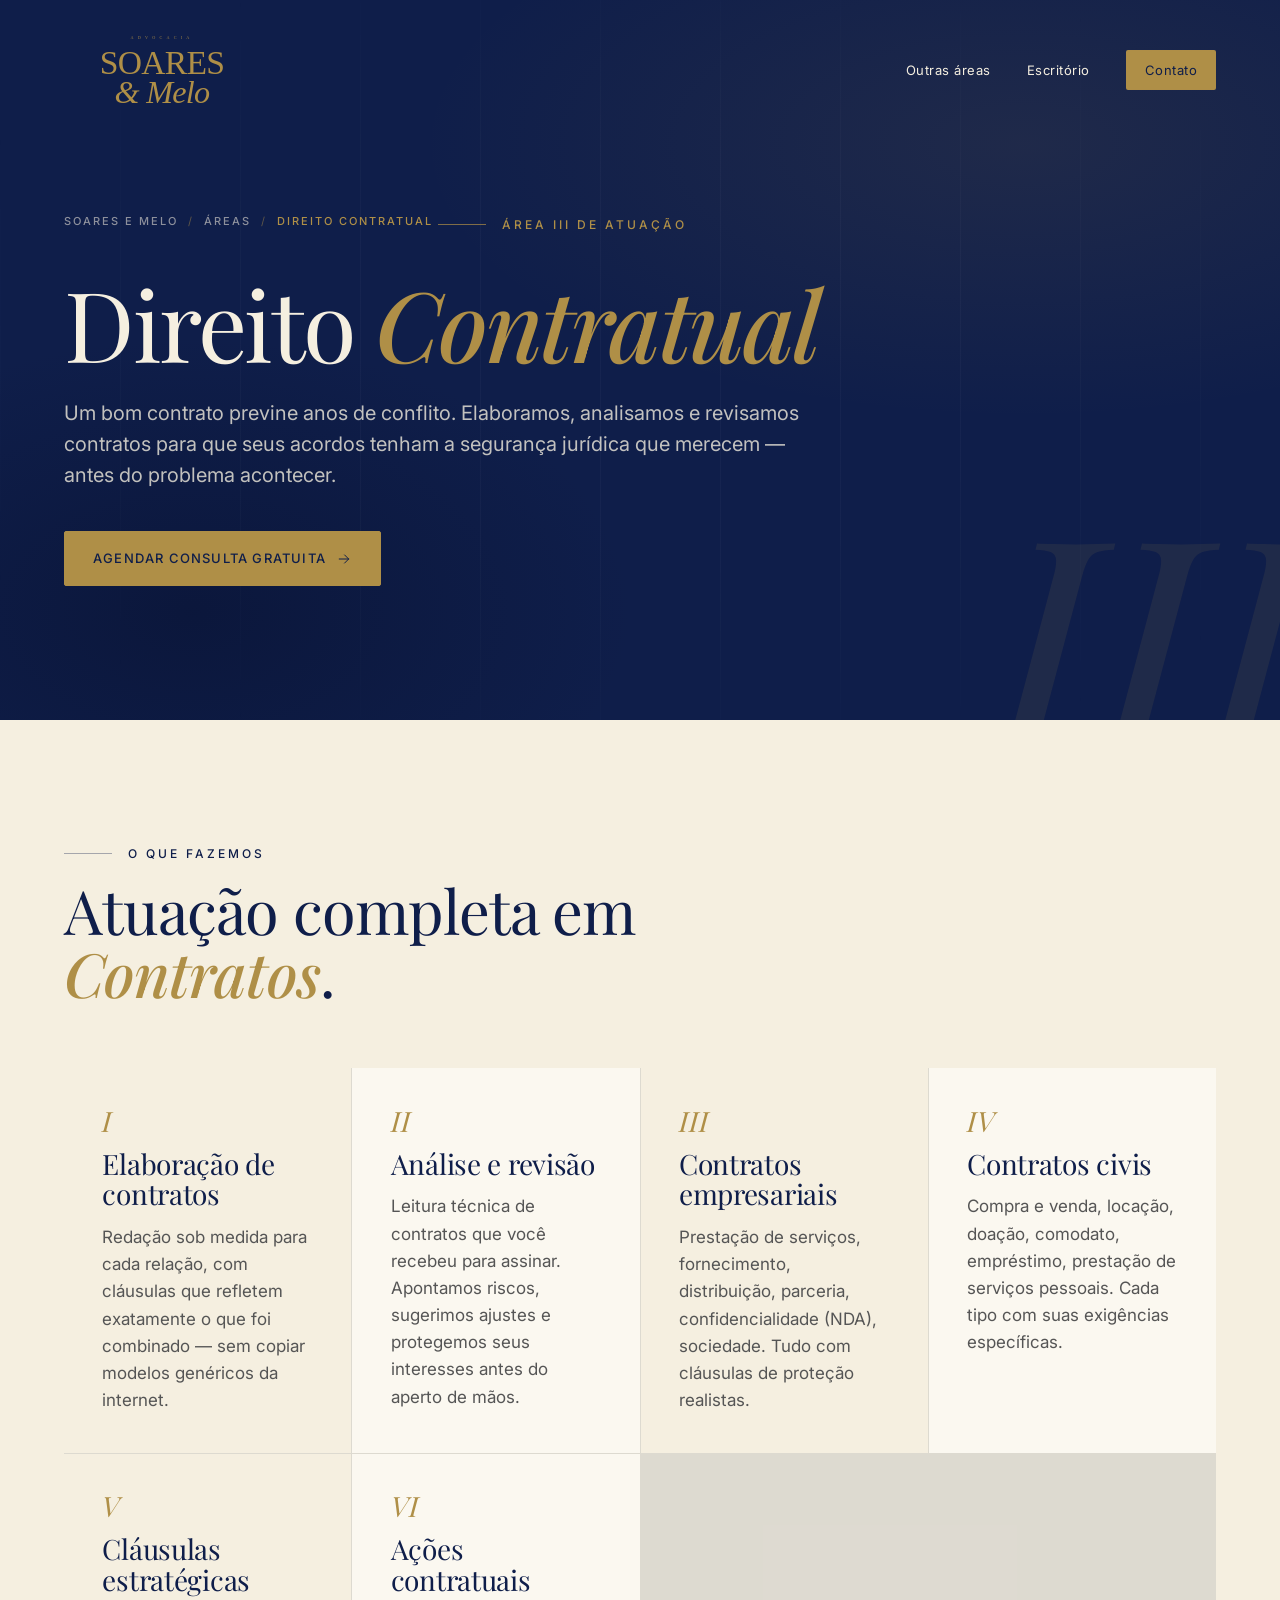
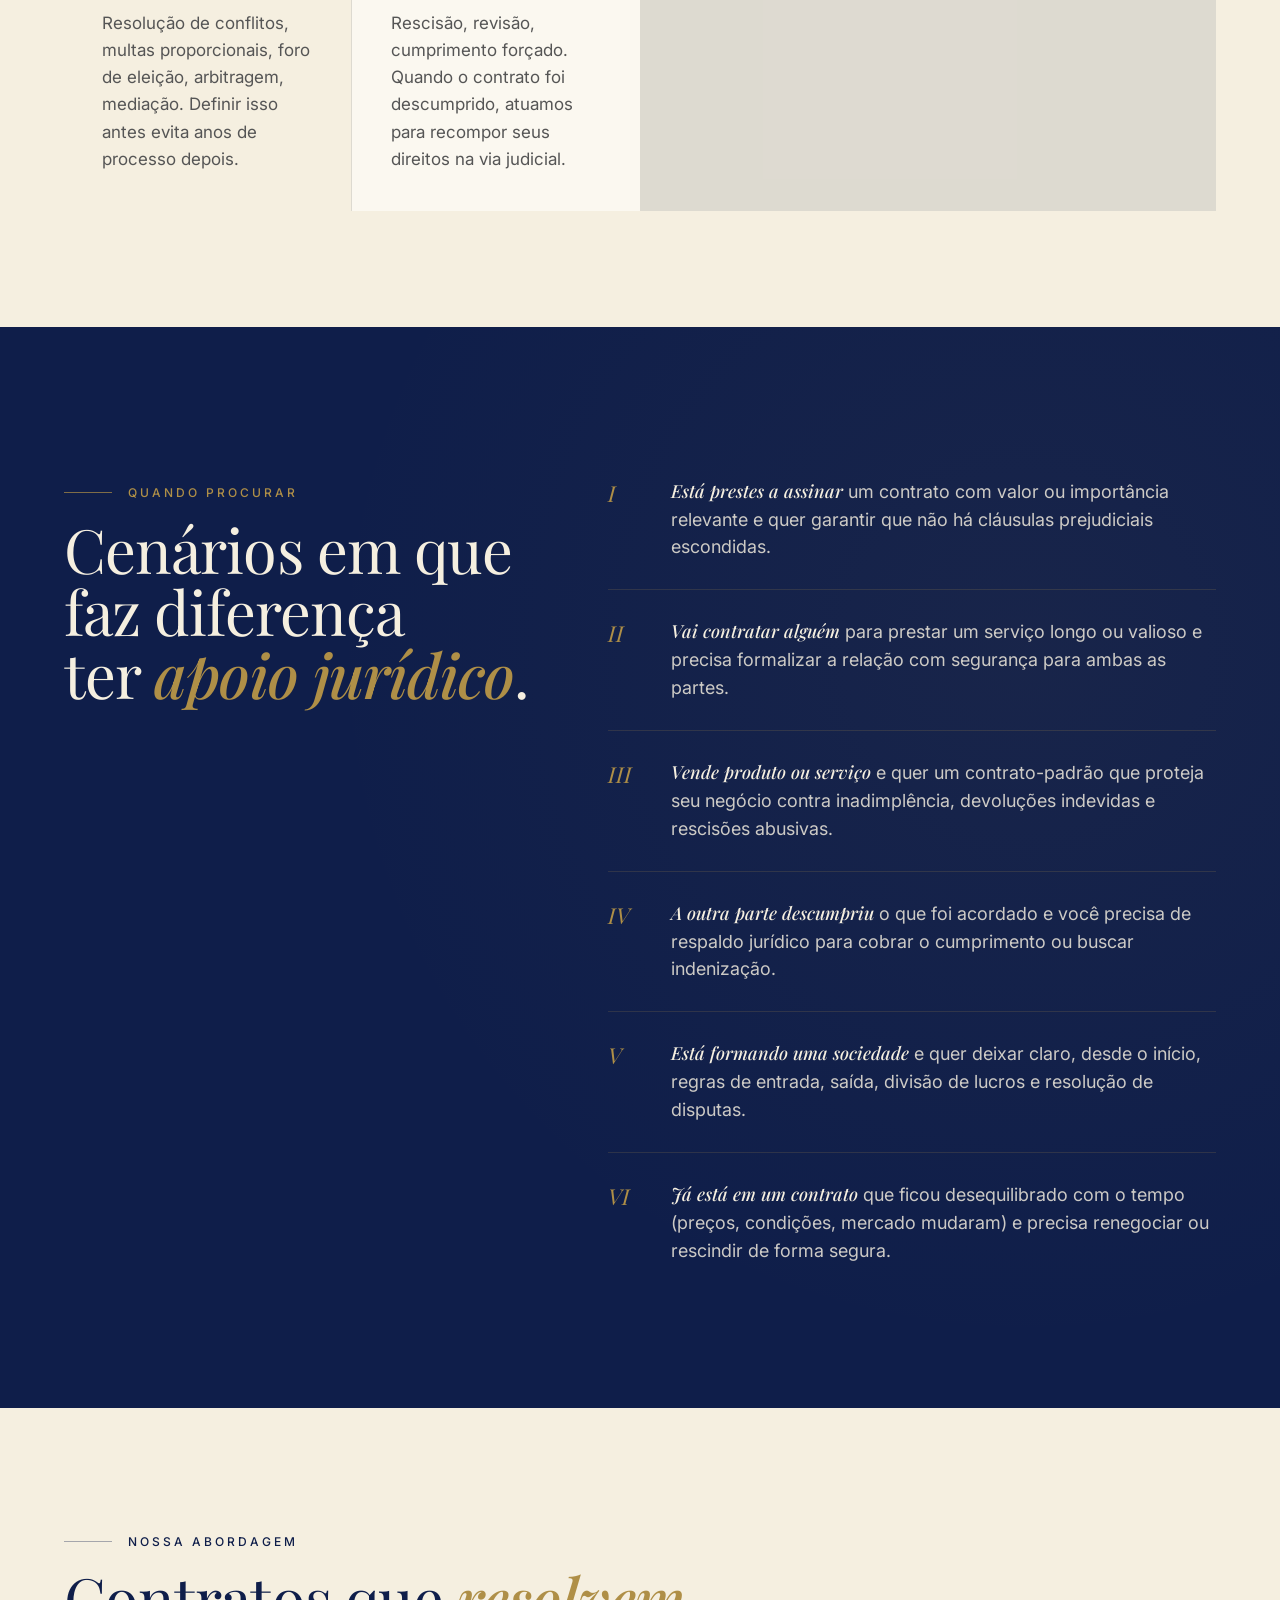
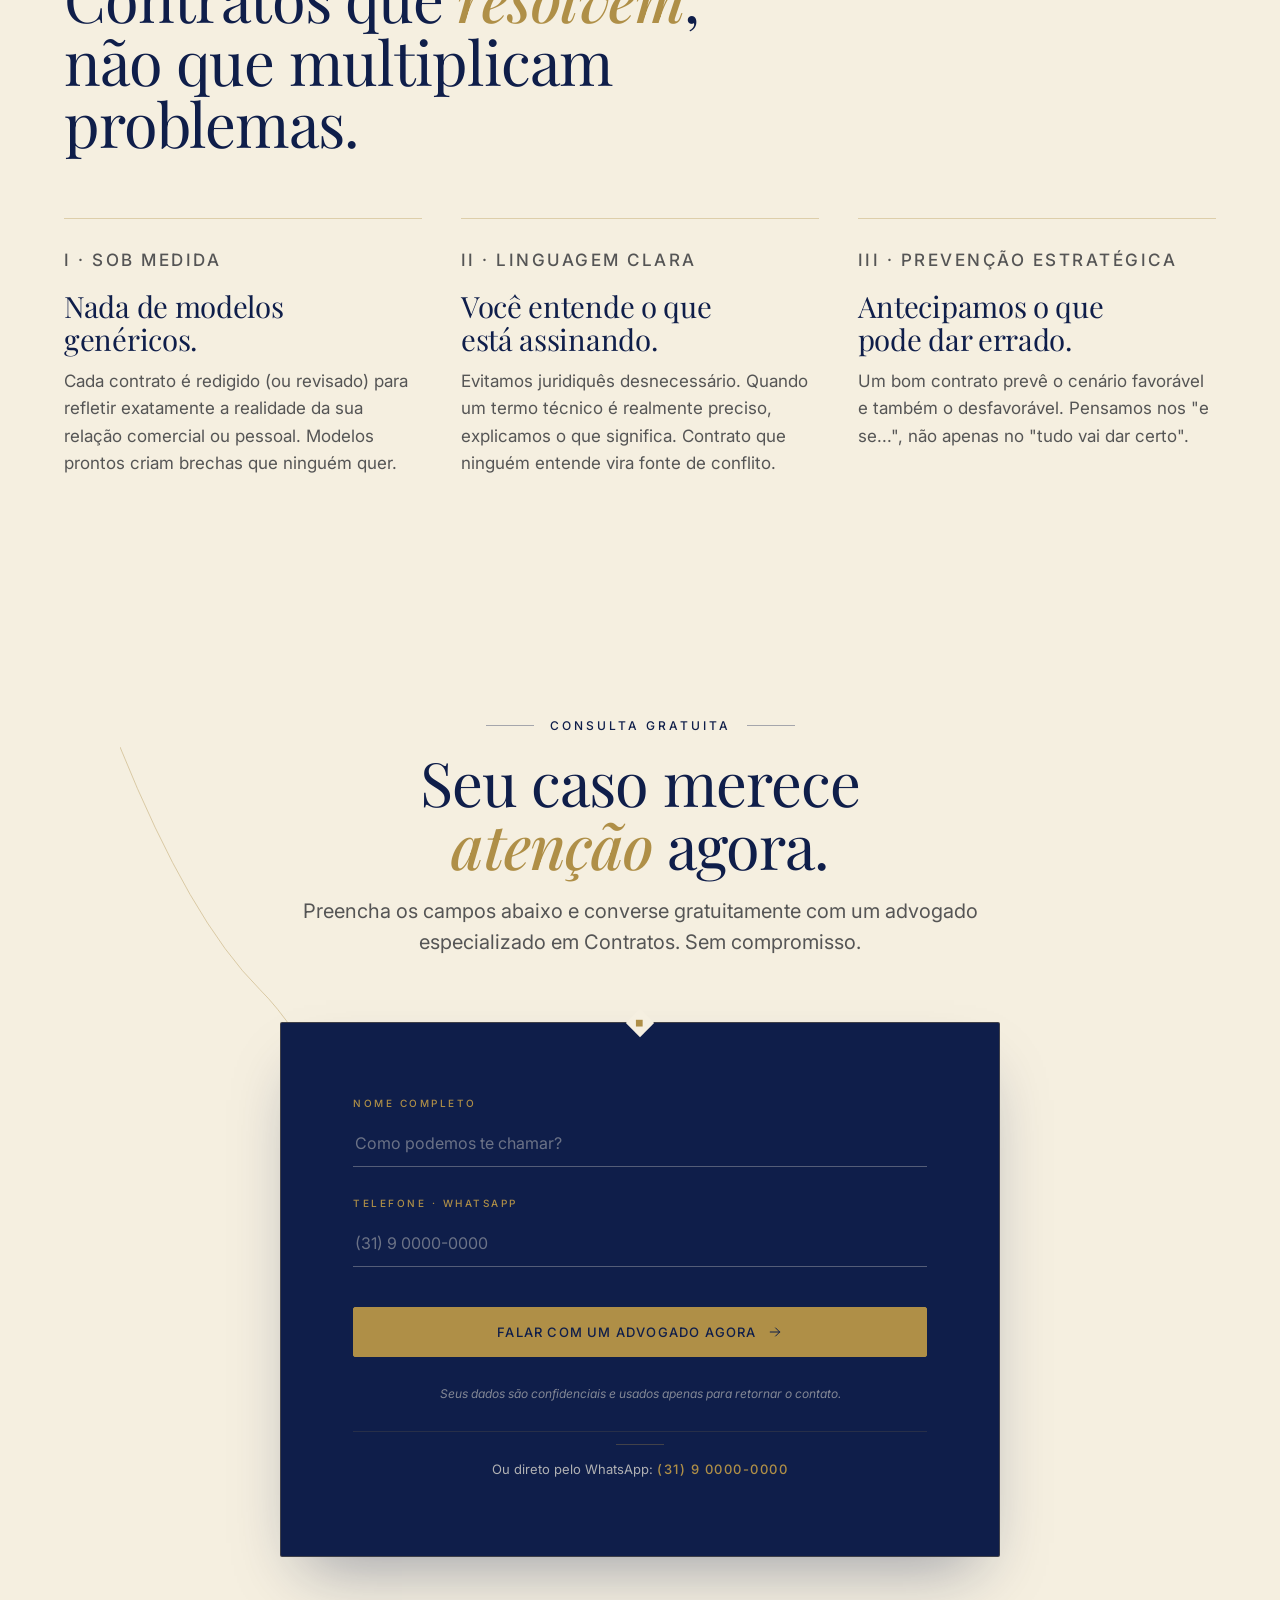
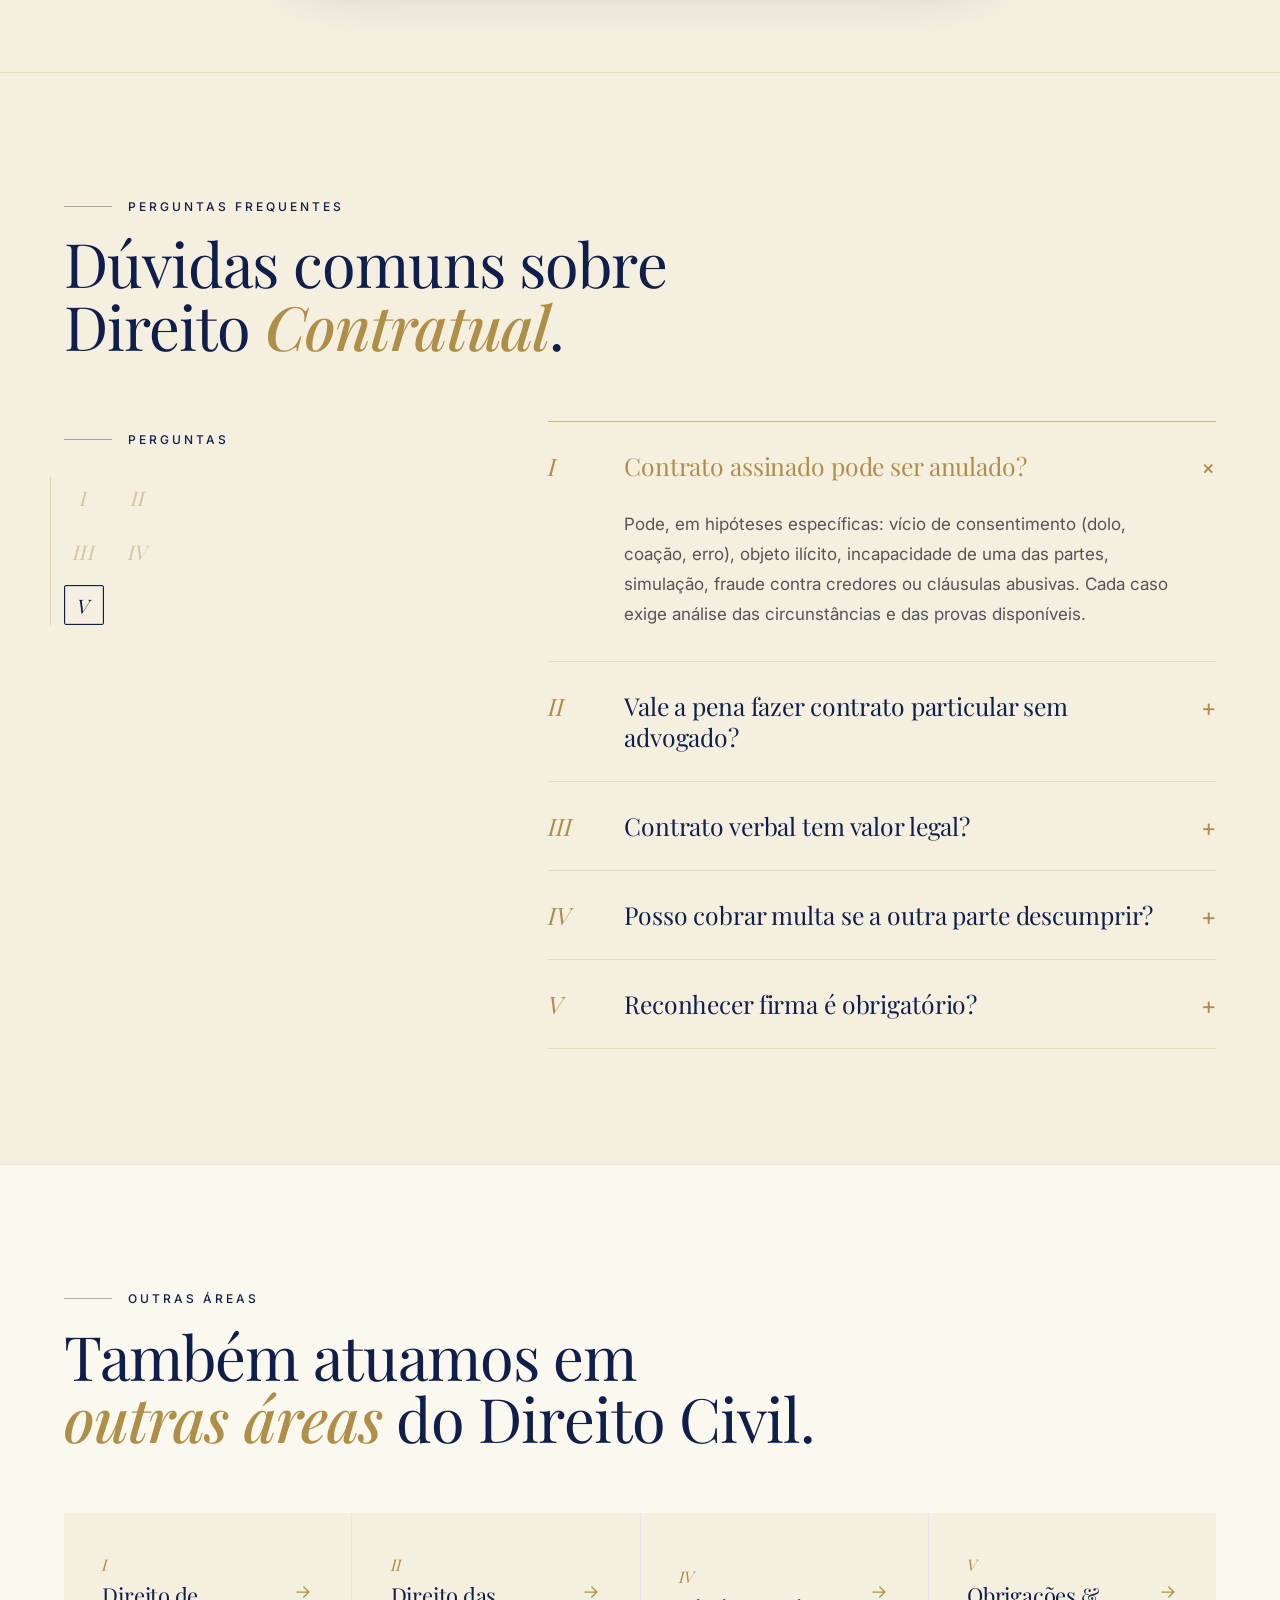
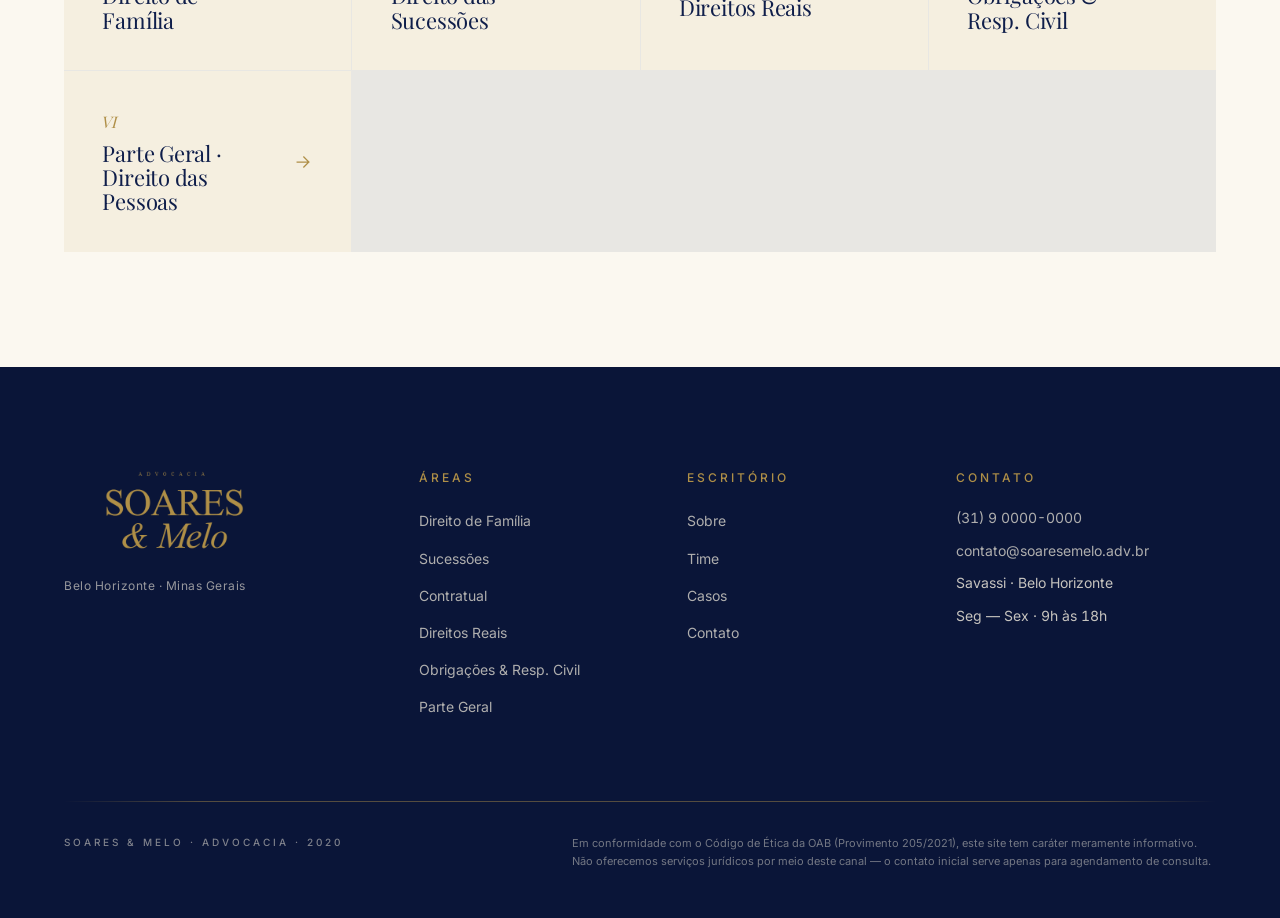
==== commit 8e9b7d3f: "Otimizações: CLS zero, logo LCP prioritário, fontes reduzidas, mobile refinado - width/height numéri" ====
--- a/contratual/index.html
+++ b/contratual/index.html
@@ -8,7 +8,7 @@
 
   <link rel="preconnect" href="https://fonts.googleapis.com" />
   <link rel="preconnect" href="https://fonts.gstatic.com" crossorigin />
-  <link href="https://fonts.googleapis.com/css2?family=Playfair+Display:ital,wght@0,400;0,500;0,600;1,400;1,500;1,600&family=Inter:wght@300;400;500;600&display=swap" rel="stylesheet" />
+  <link href="https://fonts.googleapis.com/css2?family=Playfair+Display:ital,wght@0,400;0,500;1,400;1,500&family=Inter:wght@400;500&display=swap" rel="stylesheet" />
 
   <link rel="stylesheet" href="../shared/base.css" />
 </head>
--- a/shared/base.css
+++ b/shared/base.css
@@ -309,7 +309,7 @@
   font-size: var(--fs-lede);
   line-height: 1.55;
   color: rgba(245,239,224,.78);
-  font-weight: 300;
+  font-weight: 400;
 }
 
 .hero__actions {
@@ -434,7 +434,7 @@
 .areas-list .sep {
   color: rgba(175,143,71,.4);
   font-family: var(--sans);
-  font-weight: 300;
+  font-weight: 400;
 }
 .areas-list a {
   position: relative;
@@ -580,7 +580,7 @@
   margin-top: 20px;
   max-width: 62ch;
   font-size: var(--fs-lede);
-  font-weight: 300;
+  font-weight: 400;
   line-height: 1.55;
   color: #555;
 }
@@ -795,7 +795,7 @@
 }
 .diferencial__body h3 {
   font-family: var(--sans);
-  font-weight: 600;
+  font-weight: 500;
   font-size: clamp(16px, 0.4vw + 14px, 20px);
   letter-spacing: -0.005em;
   line-height: 1.35;
@@ -1140,7 +1140,7 @@
 }
 .sobre__prose p {
   font-family: var(--sans);
-  font-weight: 300;
+  font-weight: 400;
   font-size: var(--fs-lede);
   line-height: 1.6;
   color: rgba(245,239,224,.82);
@@ -1430,7 +1430,7 @@
 .faq__toggle {
   justify-self: end;
   font-family: var(--sans);
-  font-weight: 300;
+  font-weight: 400;
   font-size: 24px;
   color: var(--gold);
   transition: transform .35s cubic-bezier(.2,.7,.2,1);
@@ -1556,7 +1556,7 @@
 }
 .legal-disclaimer {
   font-family: var(--sans);
-  font-weight: 300;
+  font-weight: 400;
   font-size: 11px;
   line-height: 1.65;
   color: rgba(245,239,224,.45);
@@ -1783,7 +1783,7 @@
 .service-hero__lede {
   max-width: 58ch;
   font-size: var(--fs-lede);
-  font-weight: 300;
+  font-weight: 400;
   line-height: 1.55;
   color: rgba(245,239,224,.78);
 }
@@ -2052,10 +2052,20 @@
 }
 @media (max-width: 720px) {
   .service-hero { min-height: auto; padding-block: 100px 60px; }
-  .service-hero__title { font-size: clamp(40px, 10vw, 72px); }
-  .service-how__grid { grid-template-columns: 1fr; }
+  .service-hero__title { font-size: clamp(38px, 11vw, 68px); letter-spacing: -0.02em; }
+  .service-hero__lede { font-size: 16px; }
+  .service-hero__actions { width: 100%; flex-direction: column; align-items: stretch; gap: 12px; }
+  .service-hero__actions .btn { width: 100%; justify-content: center; }
+  .service-how__grid { grid-template-columns: 1fr; gap: 24px; }
   .service-what__grid { grid-template-columns: 1fr; }
-  .service-scenario { grid-template-columns: 32px 1fr; padding: 22px 0; }
-  .breadcrumb { font-size: 10px; flex-wrap: wrap; }
+  .service-when__grid { gap: 28px; }
+  .service-scenario { grid-template-columns: 32px 1fr; padding: 22px 0; gap: 10px; }
+  .service-scenario p { font-size: 15px; line-height: 1.55; }
+  .breadcrumb { font-size: 10px; flex-wrap: wrap; margin-bottom: 20px; gap: 6px; }
   .service-hero__numeral { display: none; }
-}
+  .how-pillar { padding-top: 22px; }
+  .how-pillar h3 { font-size: 20px; }
+  .other-areas__grid { grid-template-columns: 1fr; }
+  .other-area { padding: 24px; }
+  .other-area__name { font-size: 18px; }
+}
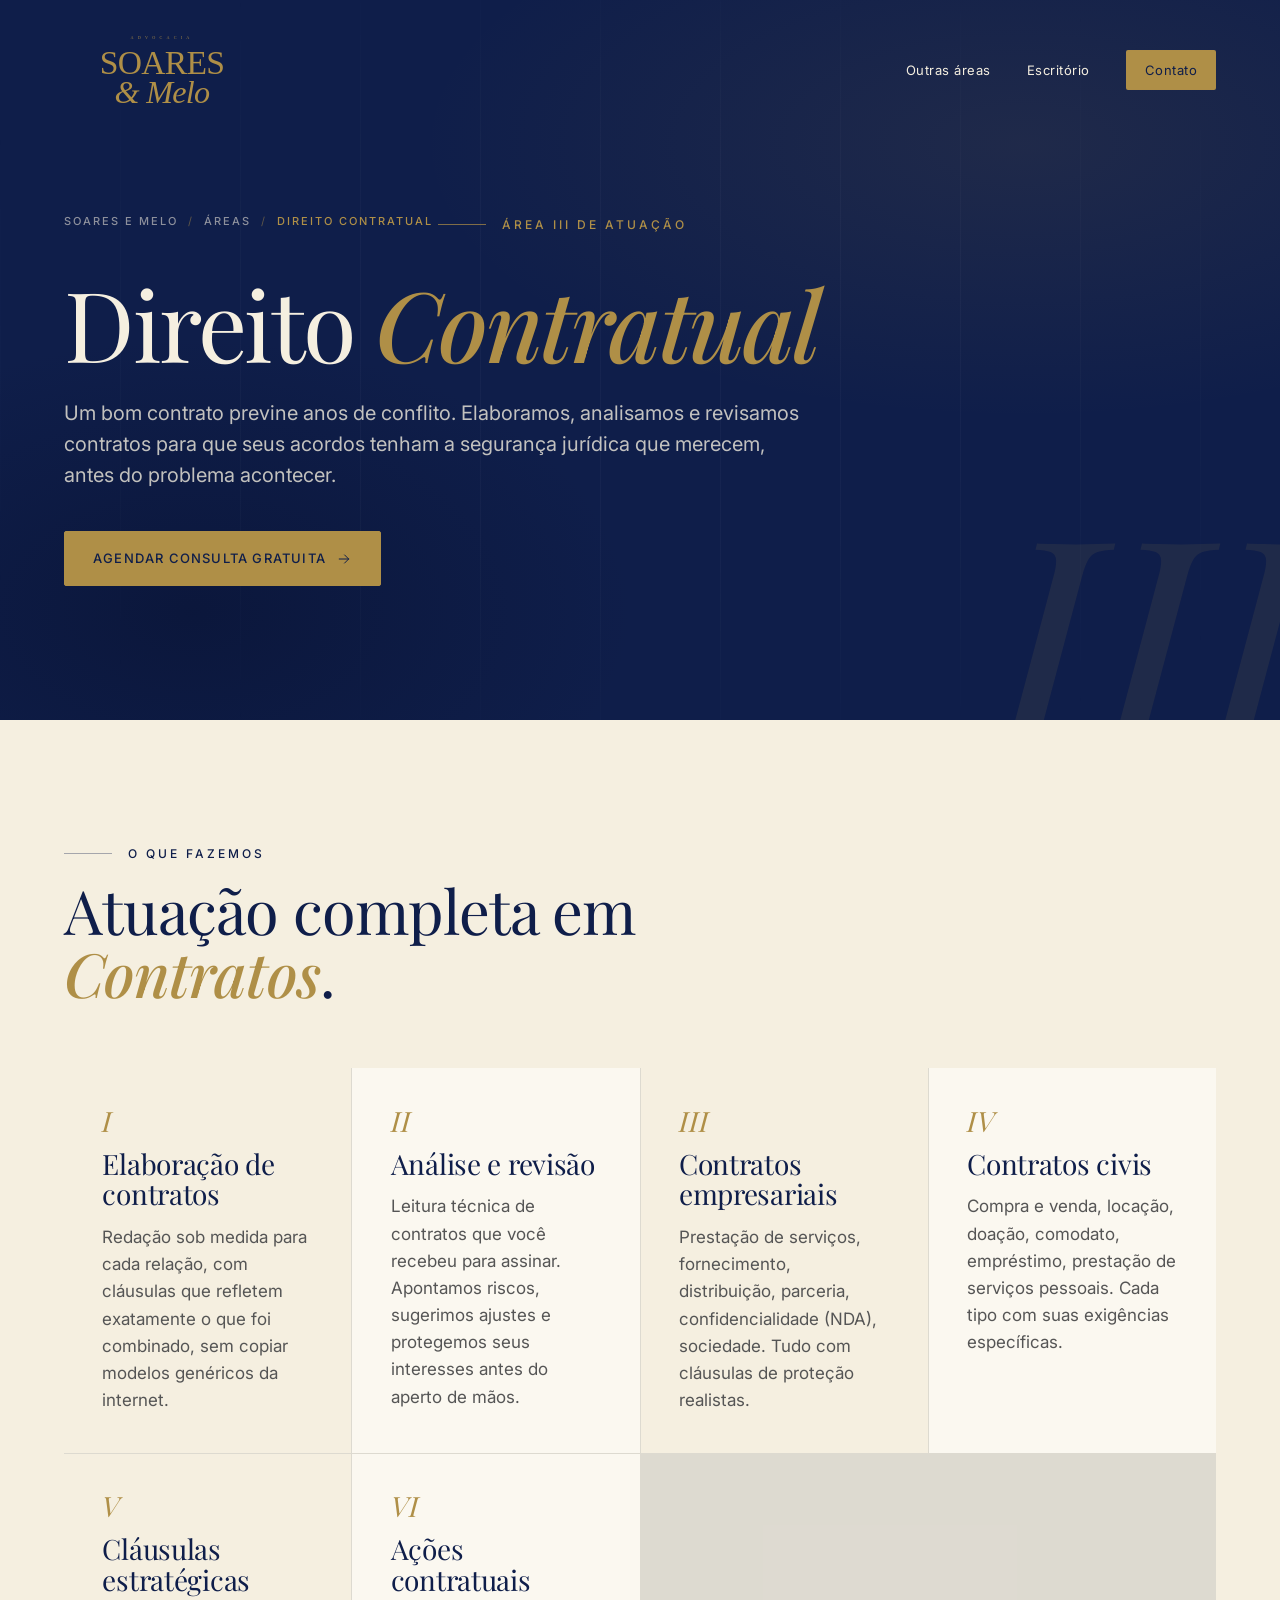
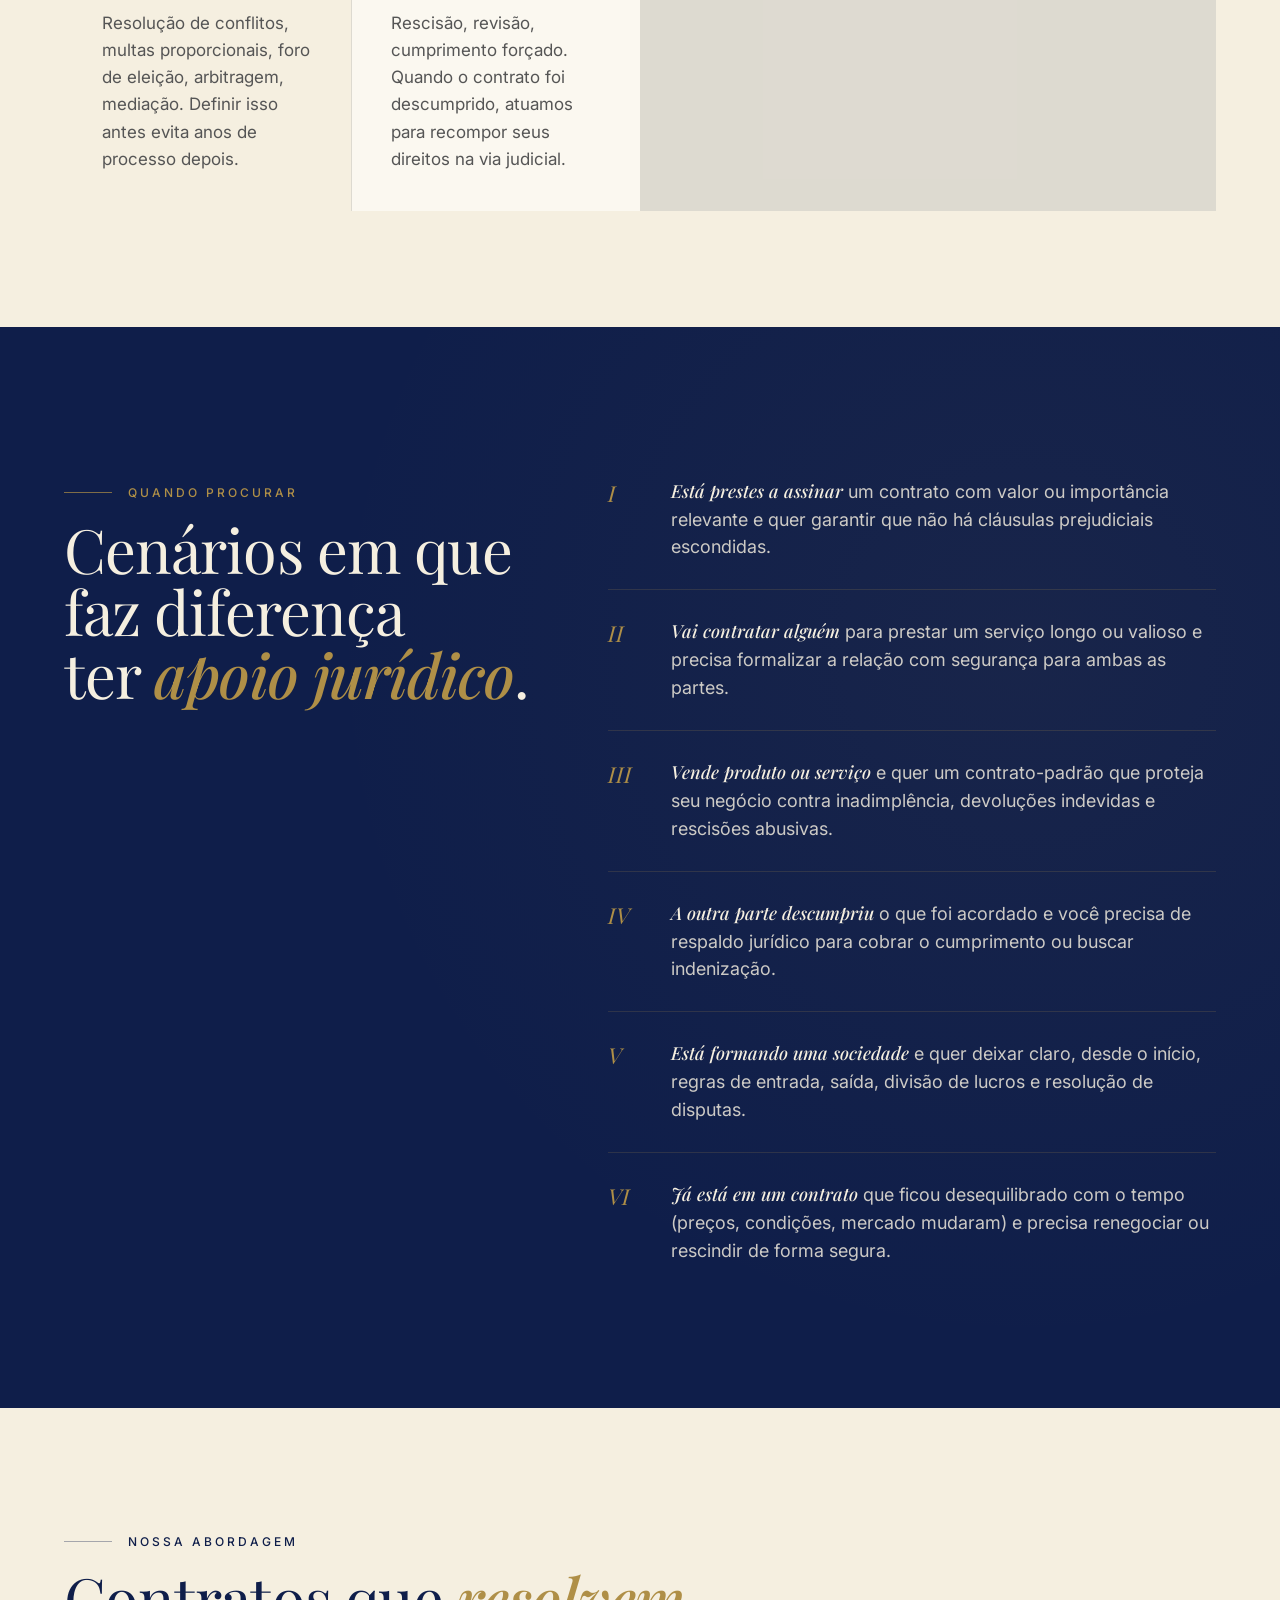
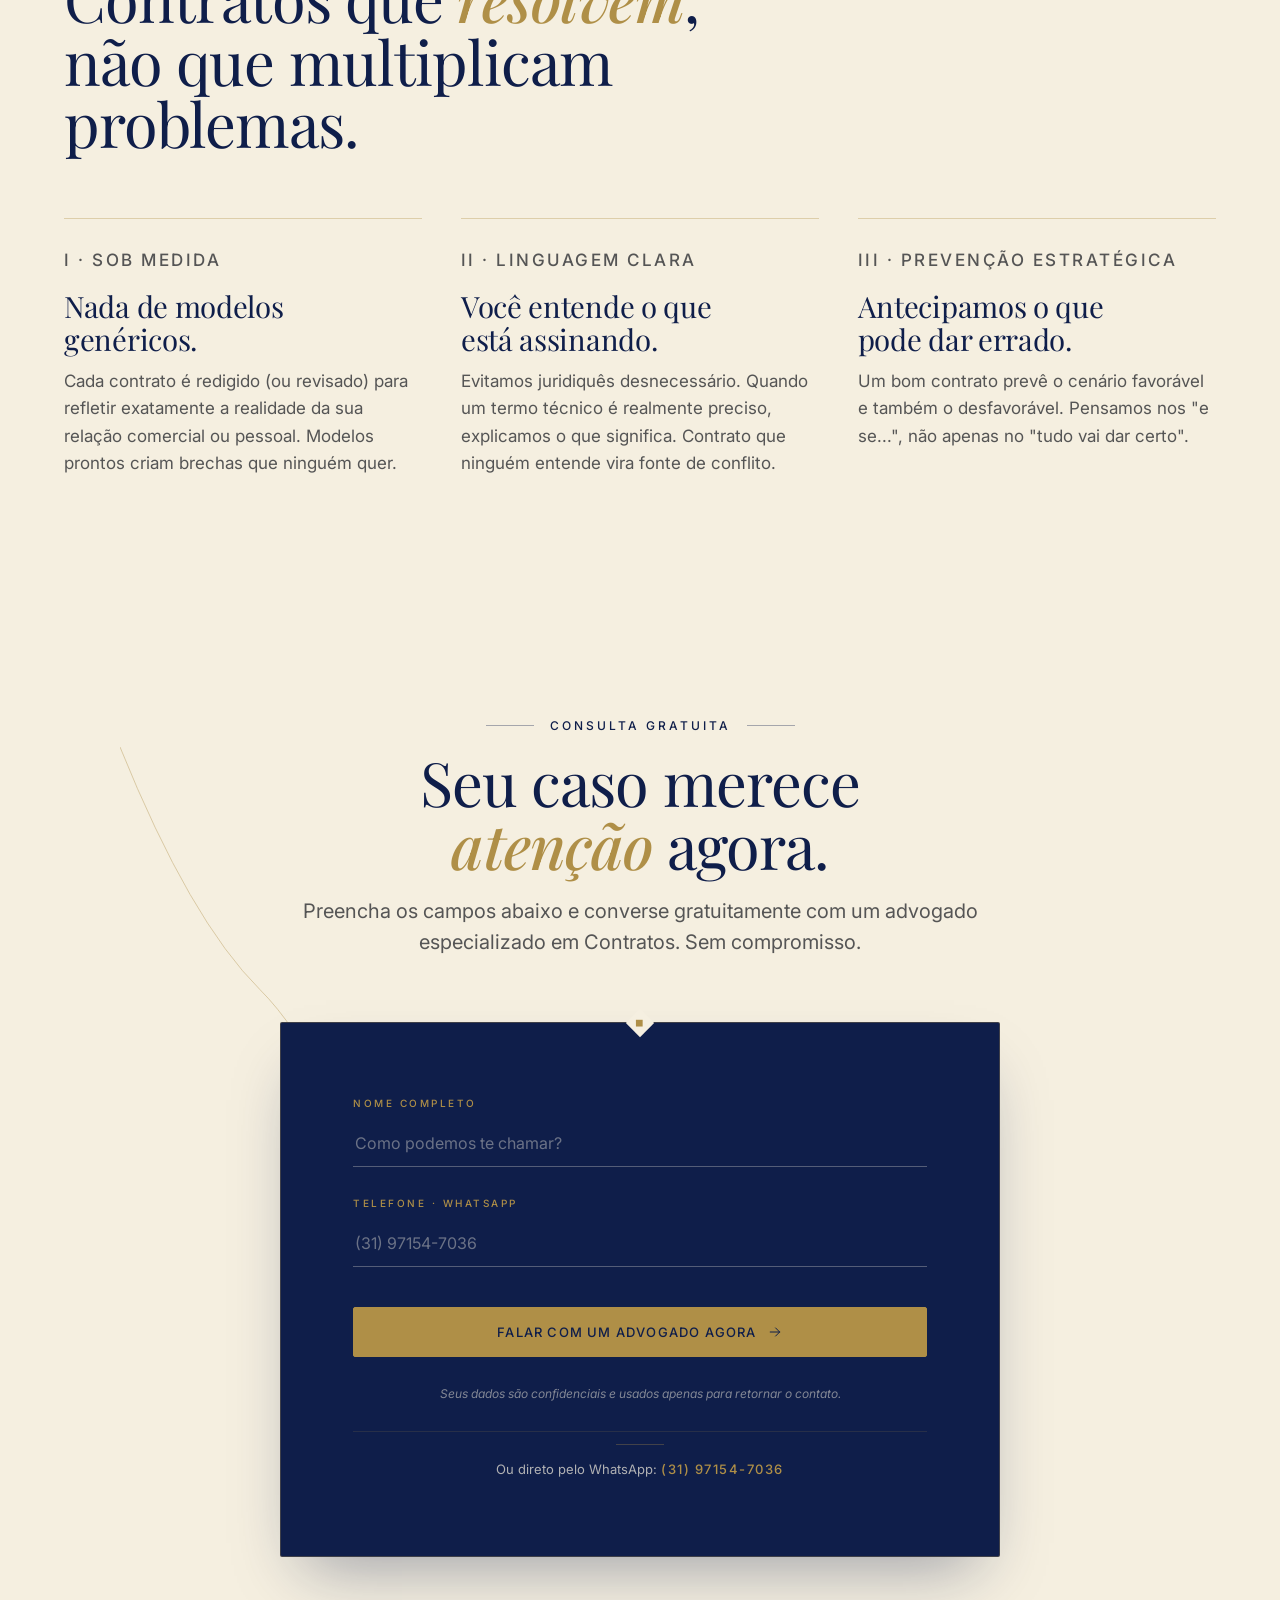
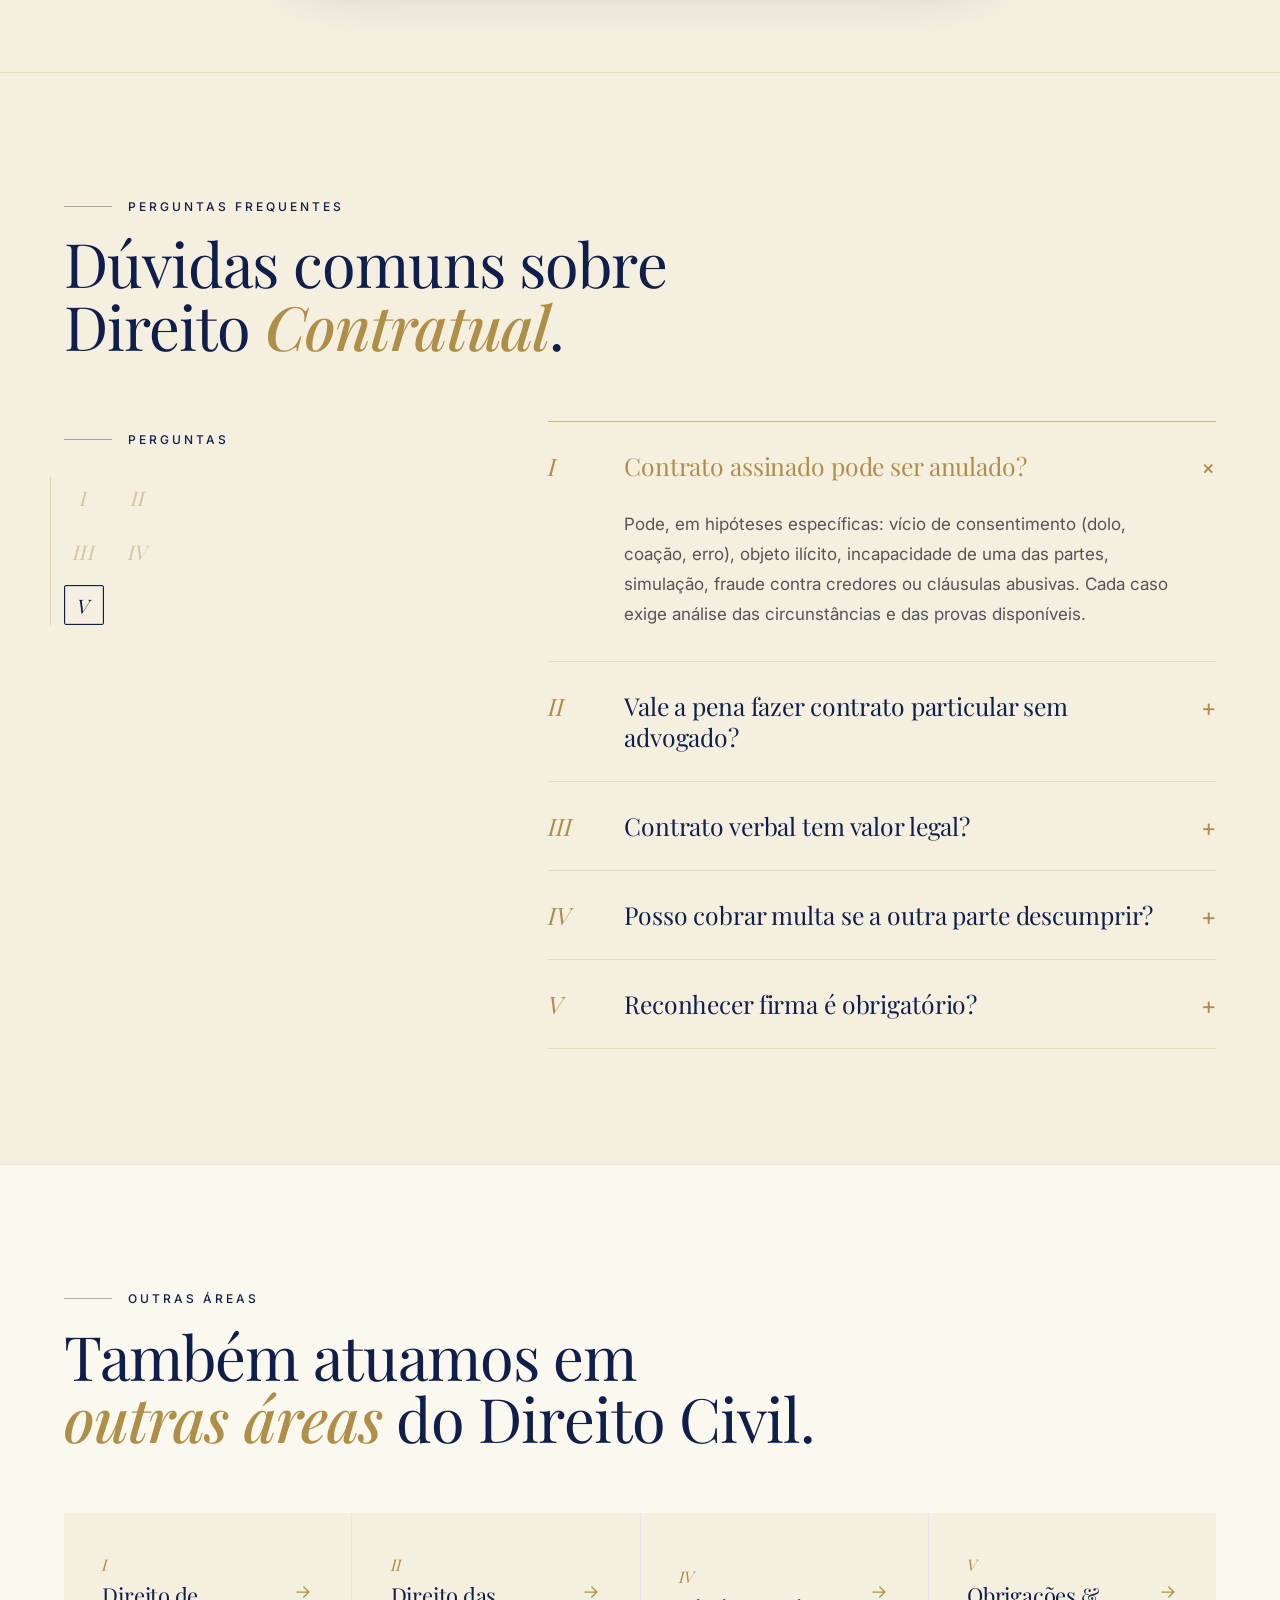
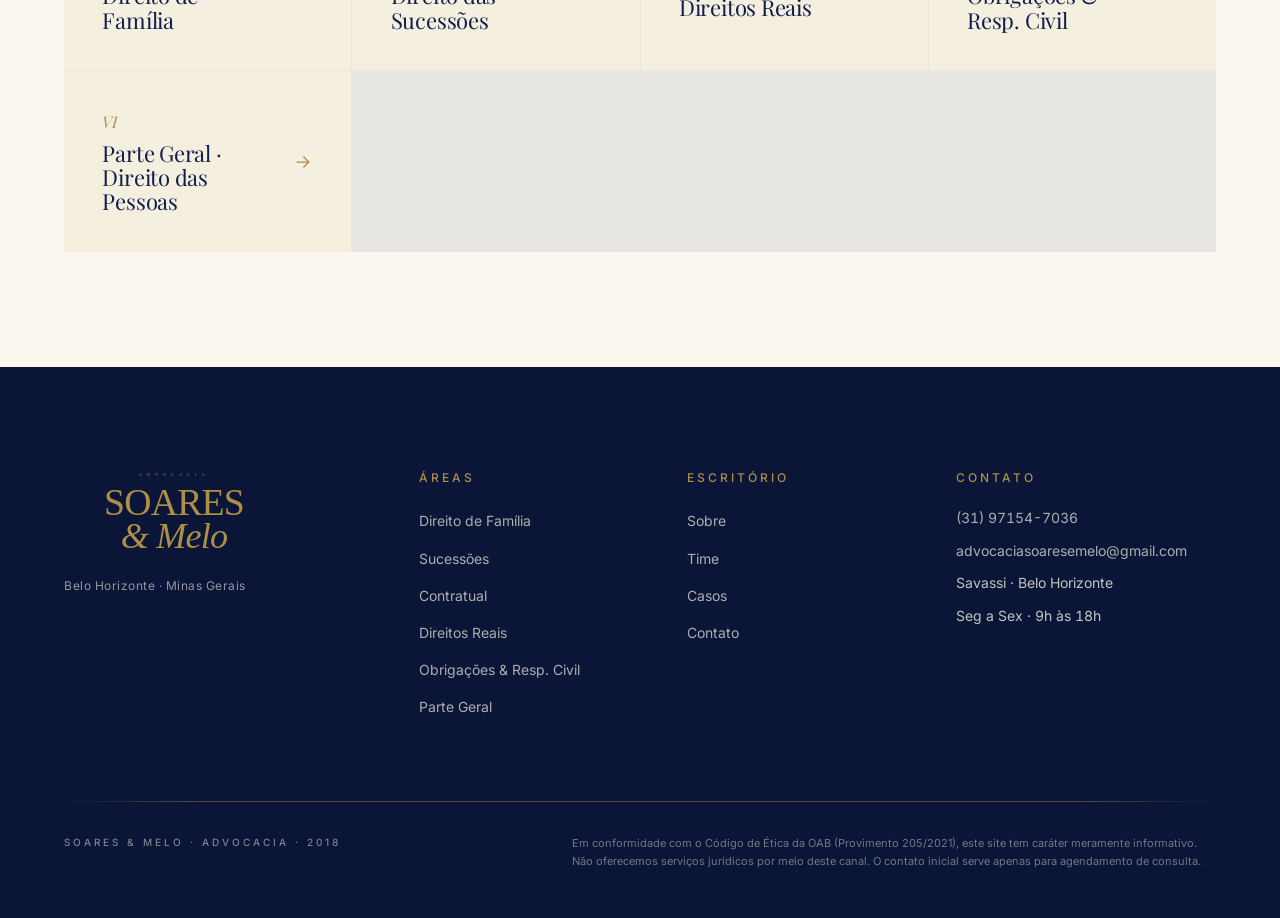
==== commit 0ccac2f9: "Adiciona seção Quem Somos e atualiza identidade do escritório - Nova seção Quem Somos com fotos e bi" ====
--- a/contratual/index.html
+++ b/contratual/index.html
@@ -8,7 +8,7 @@
 
   <link rel="preconnect" href="https://fonts.googleapis.com" />
   <link rel="preconnect" href="https://fonts.gstatic.com" crossorigin />
-  <link href="https://fonts.googleapis.com/css2?family=Playfair+Display:ital,wght@0,400;0,500;1,400;1,500&family=Inter:wght@400;500&display=swap" rel="stylesheet" />
+<link href="https://fonts.googleapis.com/css2?family=Playfair+Display:ital@0;1&family=Inter:wght@400;500&display=swap" rel="stylesheet" />
 
   <link rel="stylesheet" href="../shared/base.css" />
 </head>
@@ -43,7 +43,7 @@
       <p class="kicker kicker--gold"><span class="kicker__rule" aria-hidden="true"></span>Área III de atuação</p>
       <h1 class="service-hero__title">Direito <em>Contratual</em></h1>
       <p class="service-hero__lede">
-        Um bom contrato previne anos de conflito. Elaboramos, analisamos e revisamos contratos para que seus acordos tenham a segurança jurídica que merecem — antes do problema acontecer.
+        Um bom contrato previne anos de conflito. Elaboramos, analisamos e revisamos contratos para que seus acordos tenham a segurança jurídica que merecem, antes do problema acontecer.
       </p>
       <div class="service-hero__actions">
         <a href="#contato" class="btn btn--primary"><span>Agendar consulta gratuita</span><svg width="16" height="16" viewBox="0 0 24 24" fill="none" stroke="currentColor" stroke-width="1.5" aria-hidden="true"><path d="M5 12h14M13 6l6 6-6 6" stroke-linecap="square" /></svg></a>
@@ -58,7 +58,7 @@
         <h2 class="h2 h2--ink">Atuação completa em<br /><em>Contratos</em>.</h2>
       </header>
       <div class="service-what__grid">
-        <article class="service-topic"><span class="topic-num">I</span><h3>Elaboração de contratos</h3><p>Redação sob medida para cada relação, com cláusulas que refletem exatamente o que foi combinado — sem copiar modelos genéricos da internet.</p></article>
+        <article class="service-topic"><span class="topic-num">I</span><h3>Elaboração de contratos</h3><p>Redação sob medida para cada relação, com cláusulas que refletem exatamente o que foi combinado, sem copiar modelos genéricos da internet.</p></article>
         <article class="service-topic"><span class="topic-num">II</span><h3>Análise e revisão</h3><p>Leitura técnica de contratos que você recebeu para assinar. Apontamos riscos, sugerimos ajustes e protegemos seus interesses antes do aperto de mãos.</p></article>
         <article class="service-topic"><span class="topic-num">III</span><h3>Contratos empresariais</h3><p>Prestação de serviços, fornecimento, distribuição, parceria, confidencialidade (NDA), sociedade. Tudo com cláusulas de proteção realistas.</p></article>
         <article class="service-topic"><span class="topic-num">IV</span><h3>Contratos civis</h3><p>Compra e venda, locação, doação, comodato, empréstimo, prestação de serviços pessoais. Cada tipo com suas exigências específicas.</p></article>
@@ -112,11 +112,11 @@
       <form class="card-form" id="form-consulta" novalidate>
         <div class="card-form__ornament" aria-hidden="true">◆</div>
         <div class="field"><label for="input-name">Nome completo</label><input type="text" id="input-name" name="name" required autocomplete="name" placeholder="Como podemos te chamar?" /></div>
-        <div class="field"><label for="input-phone">Telefone &middot; WhatsApp</label><input type="tel" id="input-phone" name="phone" required autocomplete="tel" placeholder="(31) 9 0000-0000" inputmode="numeric" maxlength="16" /></div>
+        <div class="field"><label for="input-phone">Telefone &middot; WhatsApp</label><input type="tel" id="input-phone" name="phone" required autocomplete="tel" placeholder="(31) 97154-7036" inputmode="numeric" maxlength="16" /></div>
         <input type="hidden" name="area" value="Direito Contratual" />
         <button type="submit" class="btn btn--primary btn--block"><span>Falar com um advogado agora</span><svg width="16" height="16" viewBox="0 0 24 24" fill="none" stroke="currentColor" stroke-width="1.5" aria-hidden="true"><path d="M5 12h14M13 6l6 6-6 6" stroke-linecap="square" /></svg></button>
         <p class="card-form__support">Seus dados são confidenciais e usados apenas para retornar o contato.</p>
-        <div class="card-form__alt"><span class="hair hair--short" aria-hidden="true"></span><p>Ou direto pelo WhatsApp: <a href="https://wa.me/5531900000000" class="link-gold">(31) 9 0000-0000</a></p></div>
+        <div class="card-form__alt"><span class="hair hair--short" aria-hidden="true"></span><p>Ou direto pelo WhatsApp: <a href="https://wa.me/5531971547036" class="link-gold">(31) 97154-7036</a></p></div>
       </form>
     </div>
   </section>
@@ -142,8 +142,8 @@
           <article class="faq__item is-open" id="faq-1" role="listitem"><button class="faq__q" aria-expanded="true" aria-controls="faq-1-a"><span class="faq__num">I</span><span class="faq__text">Contrato assinado pode ser anulado?</span><span class="faq__toggle" aria-hidden="true">+</span></button><div class="faq__a" id="faq-1-a" role="region"><p>Pode, em hipóteses específicas: vício de consentimento (dolo, coação, erro), objeto ilícito, incapacidade de uma das partes, simulação, fraude contra credores ou cláusulas abusivas. Cada caso exige análise das circunstâncias e das provas disponíveis.</p></div></article>
           <article class="faq__item" id="faq-2" role="listitem"><button class="faq__q" aria-expanded="false" aria-controls="faq-2-a"><span class="faq__num">II</span><span class="faq__text">Vale a pena fazer contrato particular sem advogado?</span><span class="faq__toggle" aria-hidden="true">+</span></button><div class="faq__a" id="faq-2-a" role="region"><p>Para valores baixos e relações simples, pode funcionar. Mas o risco de usar modelos genéricos da internet é alto: cláusulas inadequadas, lacunas, termos nulos. Quando o valor ou a importância é relevante, o custo de um contrato bem feito é muito menor que o custo de resolver um problema depois.</p></div></article>
           <article class="faq__item" id="faq-3" role="listitem"><button class="faq__q" aria-expanded="false" aria-controls="faq-3-a"><span class="faq__num">III</span><span class="faq__text">Contrato verbal tem valor legal?</span><span class="faq__toggle" aria-hidden="true">+</span></button><div class="faq__a" id="faq-3-a" role="region"><p>Sim, com exceções. A regra geral é que contratos verbais são válidos. Mas certos tipos exigem forma escrita obrigatoriamente (compra e venda de imóvel, fiança, entre outros). O problema prático do verbal é a prova: sem documento, fica palavra contra palavra.</p></div></article>
-          <article class="faq__item" id="faq-4" role="listitem"><button class="faq__q" aria-expanded="false" aria-controls="faq-4-a"><span class="faq__num">IV</span><span class="faq__text">Posso cobrar multa se a outra parte descumprir?</span><span class="faq__toggle" aria-hidden="true">+</span></button><div class="faq__a" id="faq-4-a" role="region"><p>Se há cláusula penal no contrato, sim — respeitados os limites legais. Se não há, ainda é possível pleitear indenização pelos prejuízos efetivos causados pelo descumprimento, mas a prova do dano fica por sua conta. Por isso uma boa cláusula de multa é tão importante.</p></div></article>
-          <article class="faq__item" id="faq-5" role="listitem"><button class="faq__q" aria-expanded="false" aria-controls="faq-5-a"><span class="faq__num">V</span><span class="faq__text">Reconhecer firma é obrigatório?</span><span class="faq__toggle" aria-hidden="true">+</span></button><div class="faq__a" id="faq-5-a" role="region"><p>Não é obrigatório para a maioria dos contratos — o documento é válido mesmo sem reconhecimento. A firma reconhecida serve para comprovar que quem assinou é realmente a pessoa, o que pode ser útil em juízo. Para transações imobiliárias e outros registros públicos, aí sim há exigências específicas.</p></div></article>
+          <article class="faq__item" id="faq-4" role="listitem"><button class="faq__q" aria-expanded="false" aria-controls="faq-4-a"><span class="faq__num">IV</span><span class="faq__text">Posso cobrar multa se a outra parte descumprir?</span><span class="faq__toggle" aria-hidden="true">+</span></button><div class="faq__a" id="faq-4-a" role="region"><p>Se há cláusula penal no contrato, sim, respeitados os limites legais. Se não há, ainda é possível pleitear indenização pelos prejuízos efetivos causados pelo descumprimento, mas a prova do dano fica por sua conta. Por isso uma boa cláusula de multa é tão importante.</p></div></article>
+          <article class="faq__item" id="faq-5" role="listitem"><button class="faq__q" aria-expanded="false" aria-controls="faq-5-a"><span class="faq__num">V</span><span class="faq__text">Reconhecer firma é obrigatório?</span><span class="faq__toggle" aria-hidden="true">+</span></button><div class="faq__a" id="faq-5-a" role="region"><p>Não é obrigatório para a maioria dos contratos, o documento é válido mesmo sem reconhecimento. A firma reconhecida serve para comprovar que quem assinou é realmente a pessoa, o que pode ser útil em juízo. Para transações imobiliárias e outros registros públicos, aí sim há exigências específicas.</p></div></article>
         </div>
       </div>
     </div>
@@ -172,7 +172,7 @@
     <div class="site-footer__grid">
       <div class="site-footer__col site-footer__col--brand">
         <button class="footer-editorial" id="back-to-top" aria-label="Voltar ao topo">
-          <img src="../brand/png/soares-melo-editorial-ouro-1x.png" alt="Soares e Melo Advocacia" width="280" height="120" />
+          <img src="../brand/svg/soares-melo-editorial-ouro.svg" alt="Soares e Melo Advocacia" width="280" height="120" loading="lazy" />
         </button>
         <p class="footer-loc">Belo Horizonte · Minas Gerais</p>
       </div>
@@ -199,17 +199,17 @@
       <div class="site-footer__col">
         <p class="kicker kicker--gold">Contato</p>
         <ul class="footer-contact">
-          <li><a href="https://wa.me/5531900000000">(31) 9 0000-0000</a></li>
-          <li><a href="mailto:contato@soaresemelo.adv.br">contato@soaresemelo.adv.br</a></li>
+          <li><a href="https://wa.me/5531971547036">(31) 97154-7036</a></li>
+          <li><a href="mailto:advocaciasoaresemelo@gmail.com">advocaciasoaresemelo@gmail.com</a></li>
           <li>Savassi · Belo Horizonte</li>
-          <li>Seg — Sex · 9h às 18h</li>
+          <li>Seg a Sex · 9h às 18h</li>
         </ul>
       </div>
     </div>
     <div class="hair hair--wide" aria-hidden="true"></div>
     <div class="site-footer__legal">
-      <p class="legal-brand">SOARES &amp; MELO · ADVOCACIA · 2020</p>
-      <p class="legal-disclaimer">Em conformidade com o Código de Ética da OAB (Provimento 205/2021), este site tem caráter meramente informativo. Não oferecemos serviços jurídicos por meio deste canal — o contato inicial serve apenas para agendamento de consulta.</p>
+      <p class="legal-brand">SOARES &amp; MELO · ADVOCACIA · 2018</p>
+      <p class="legal-disclaimer">Em conformidade com o Código de Ética da OAB (Provimento 205/2021), este site tem caráter meramente informativo. Não oferecemos serviços jurídicos por meio deste canal. O contato inicial serve apenas para agendamento de consulta.</p>
     </div>
   </div>
 </footer>
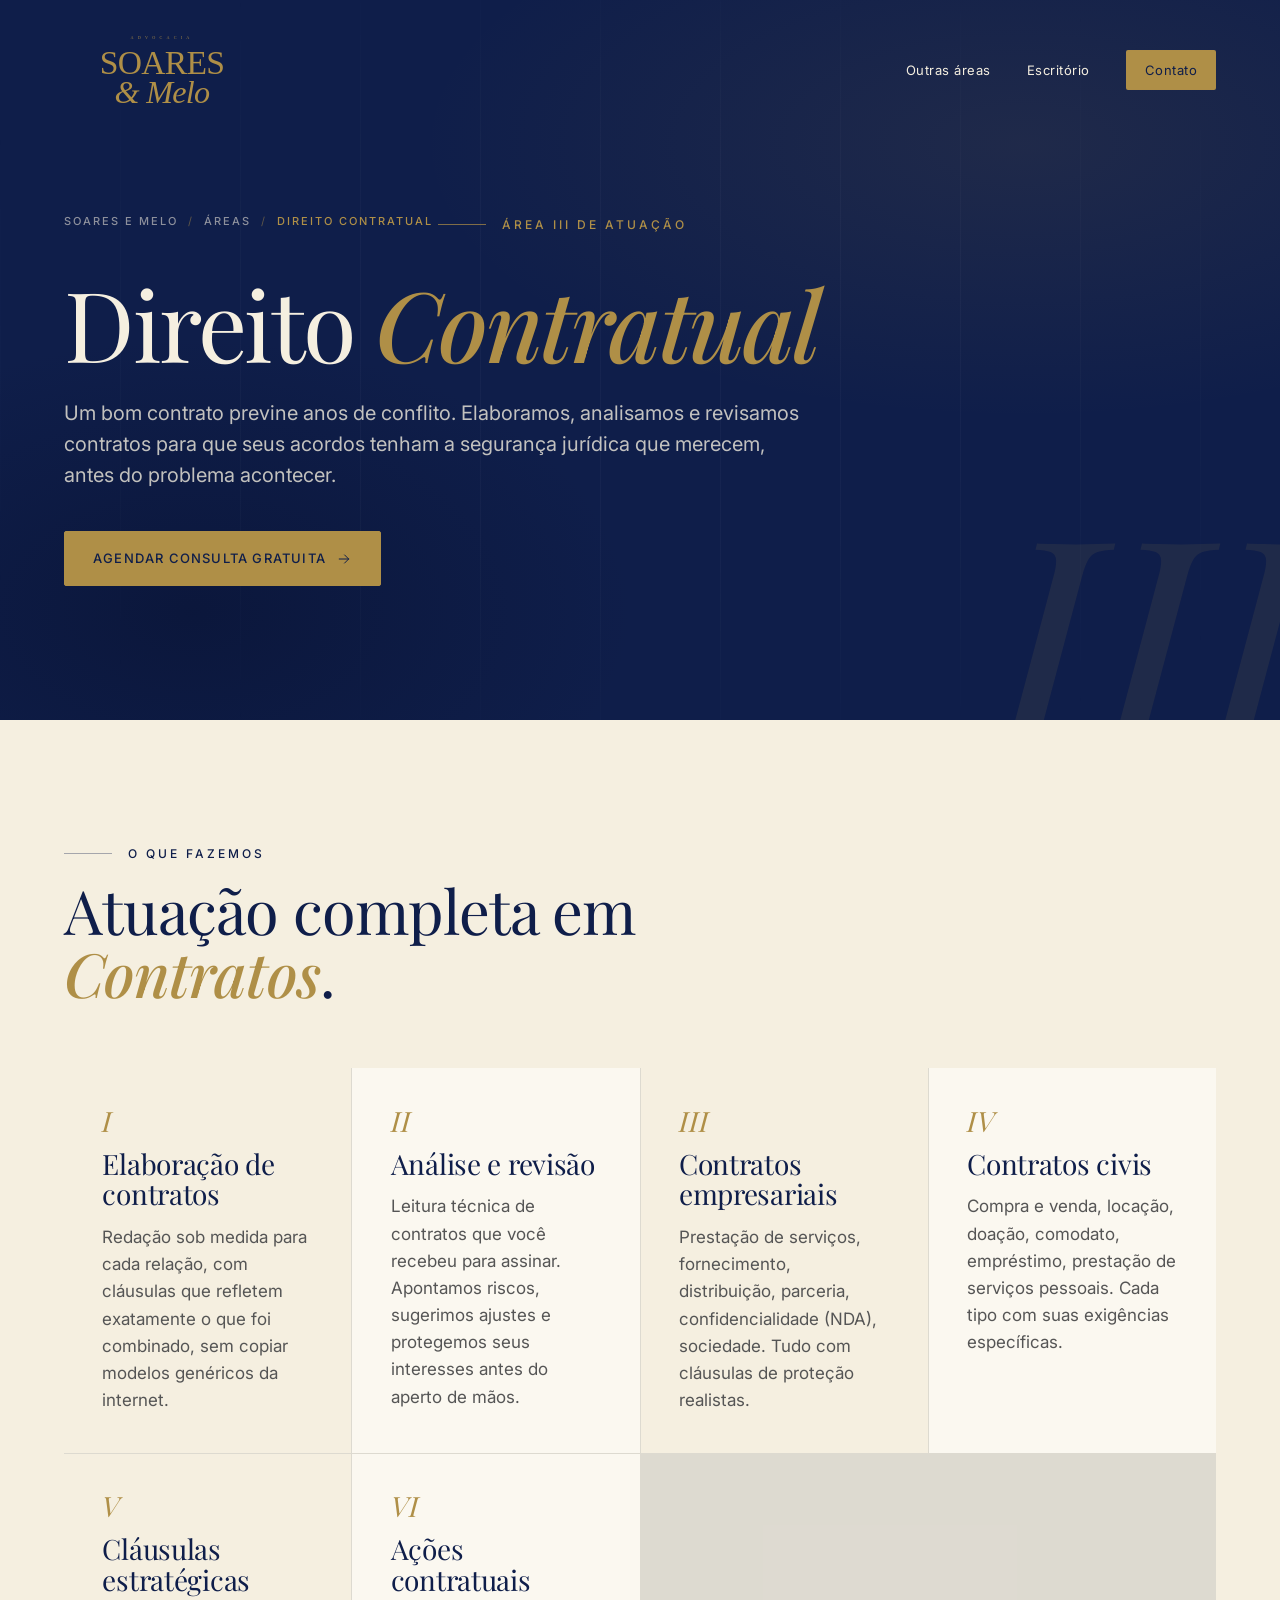
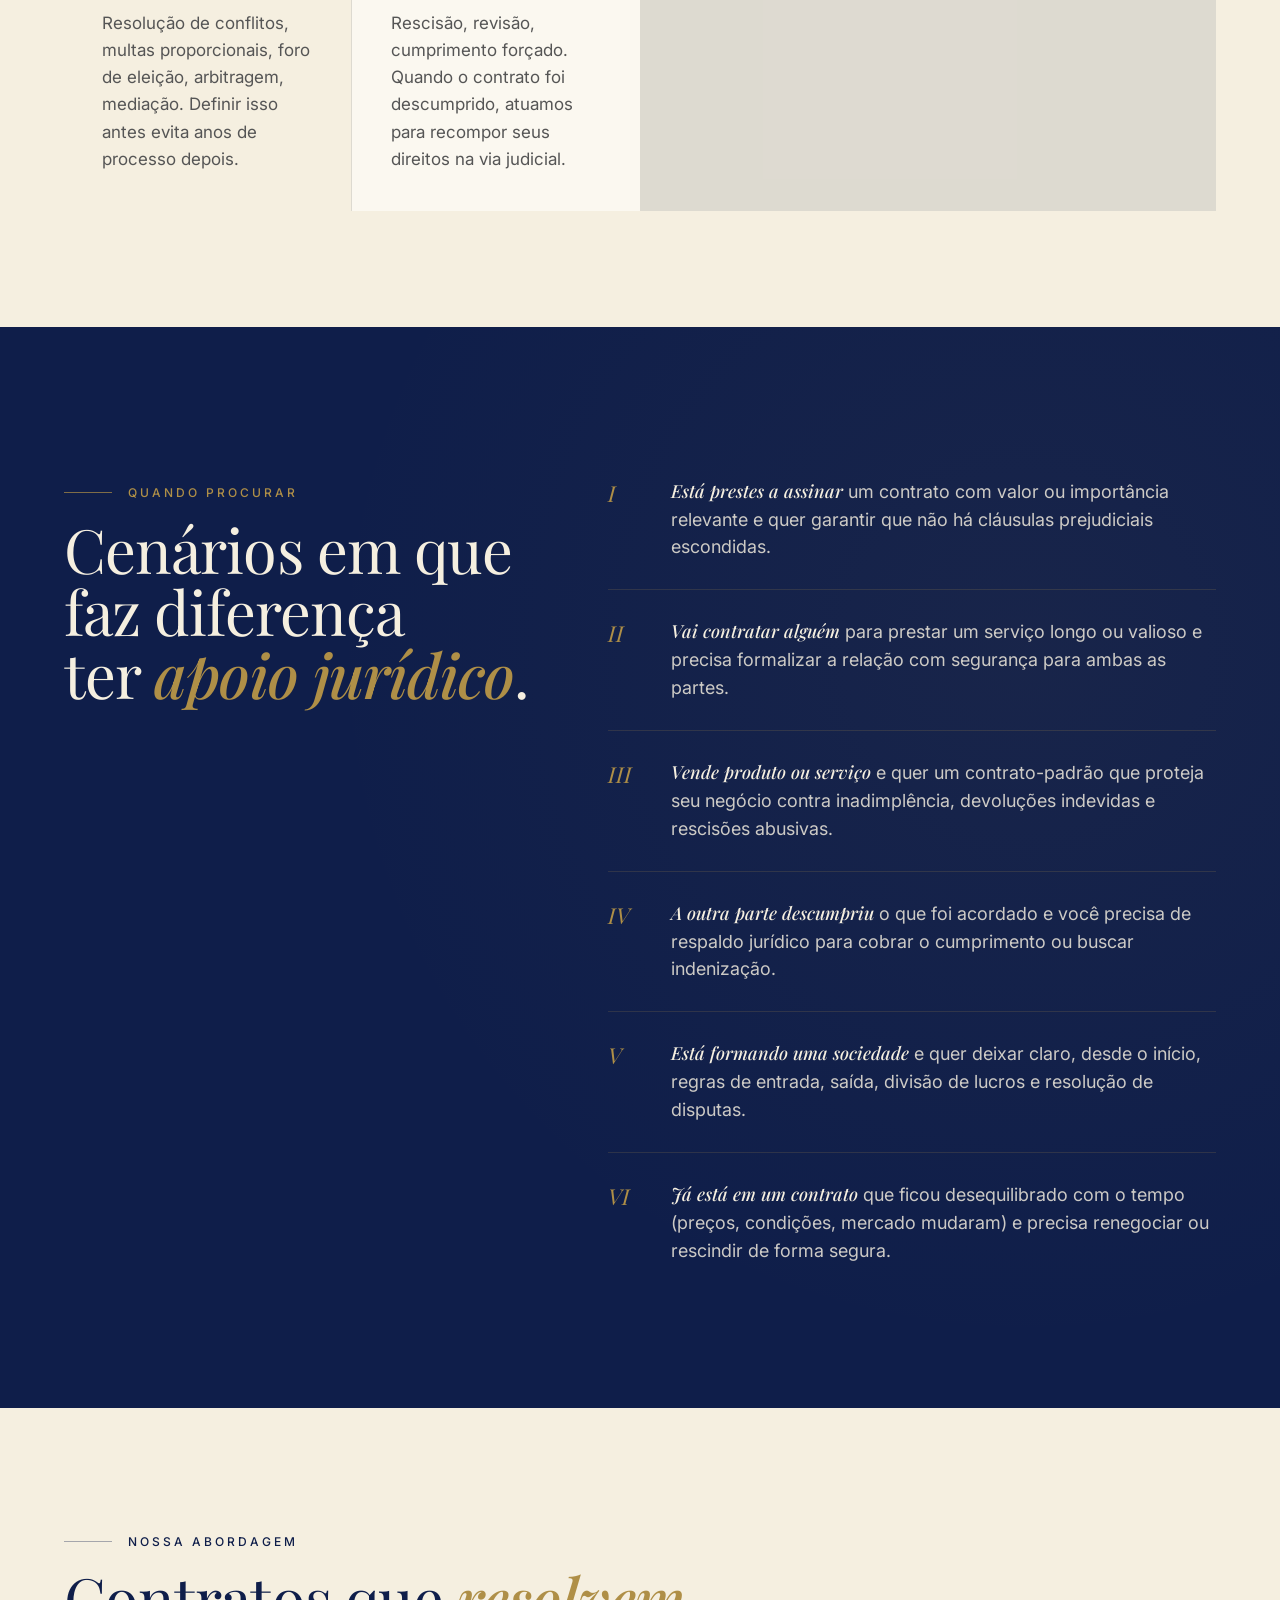
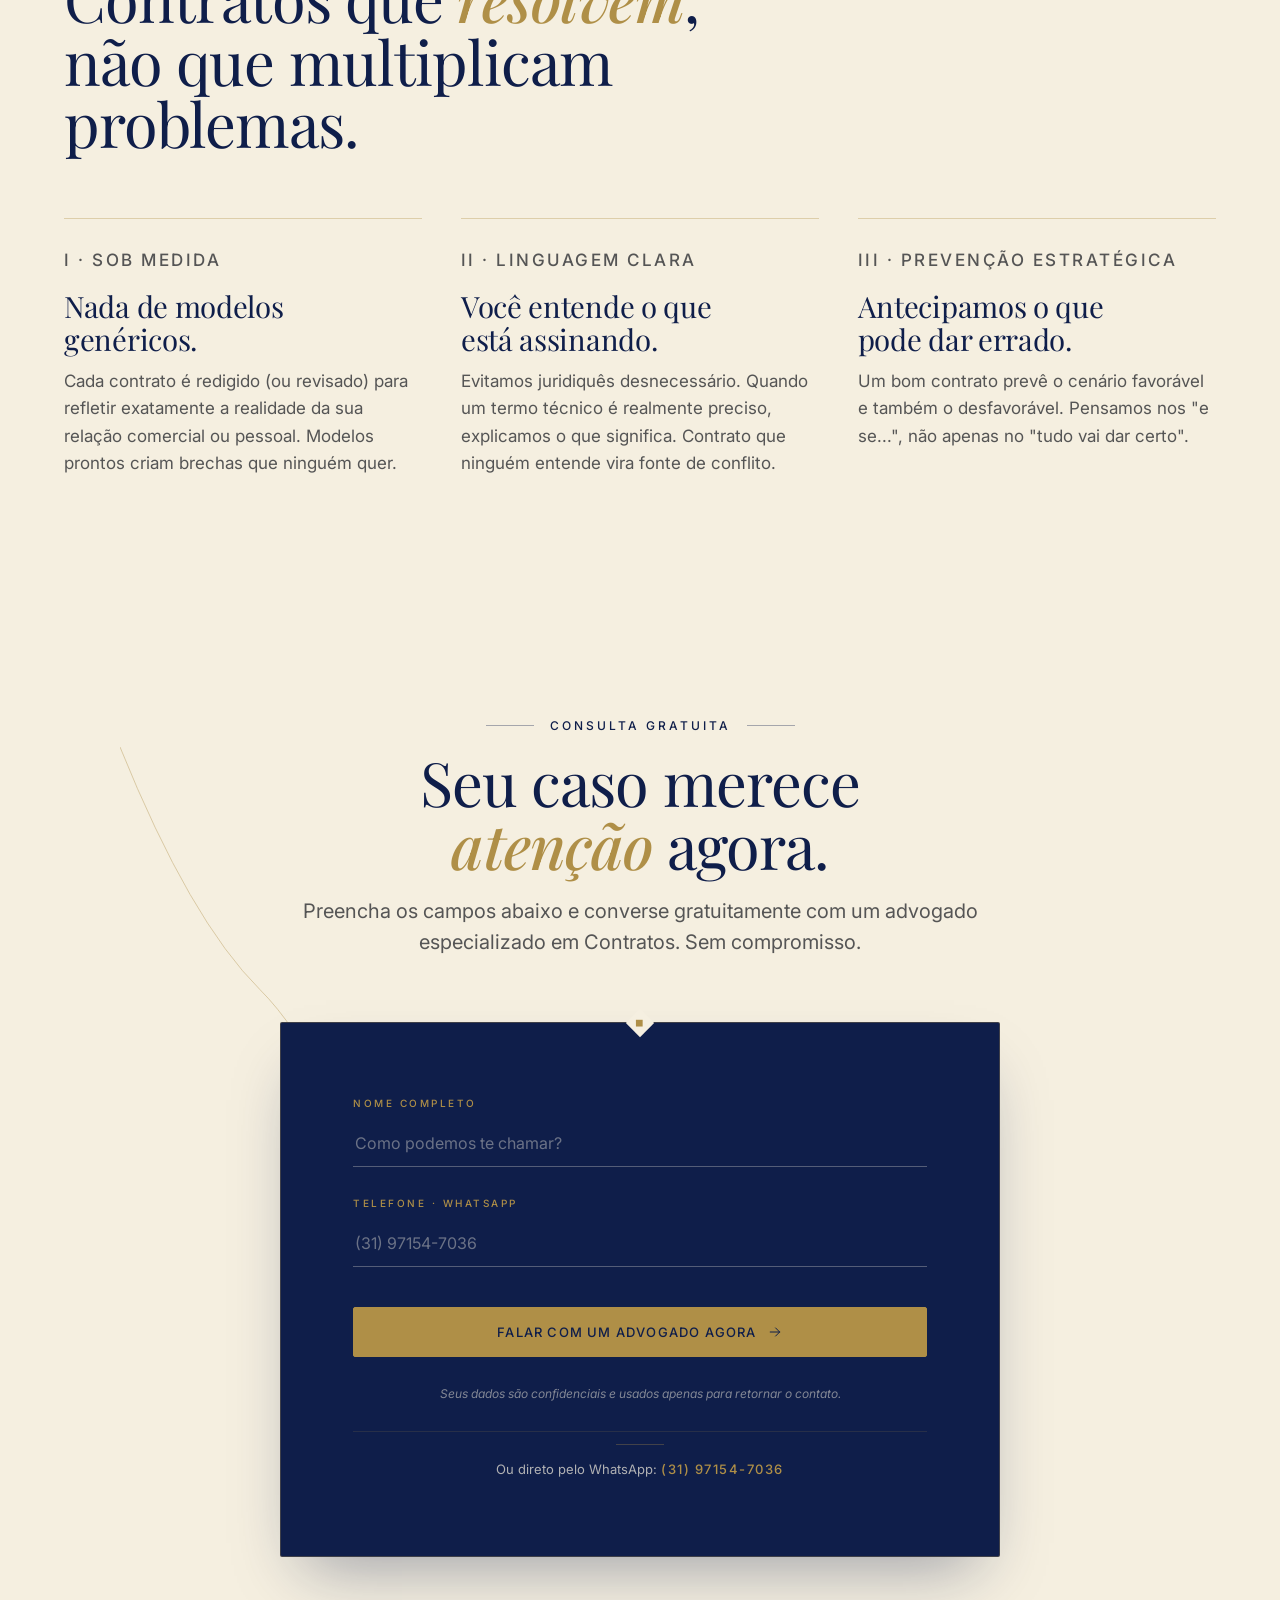
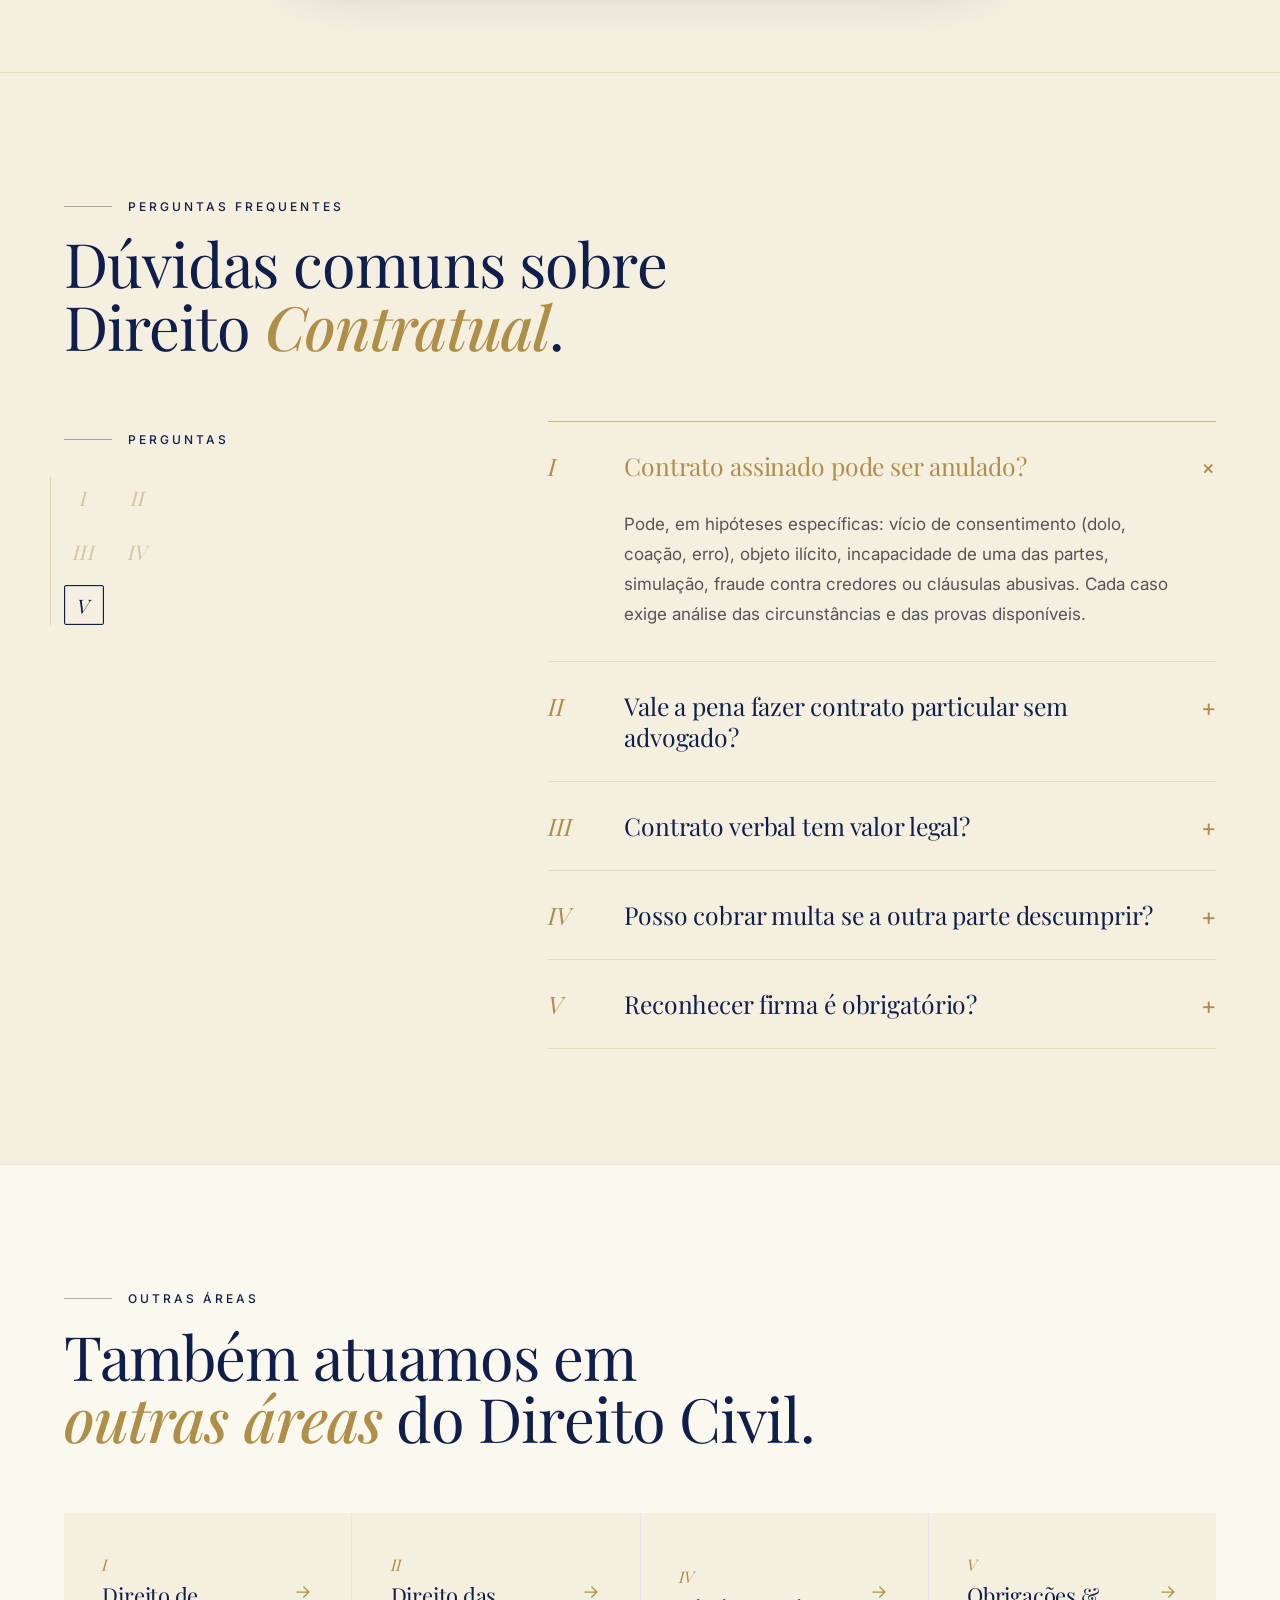
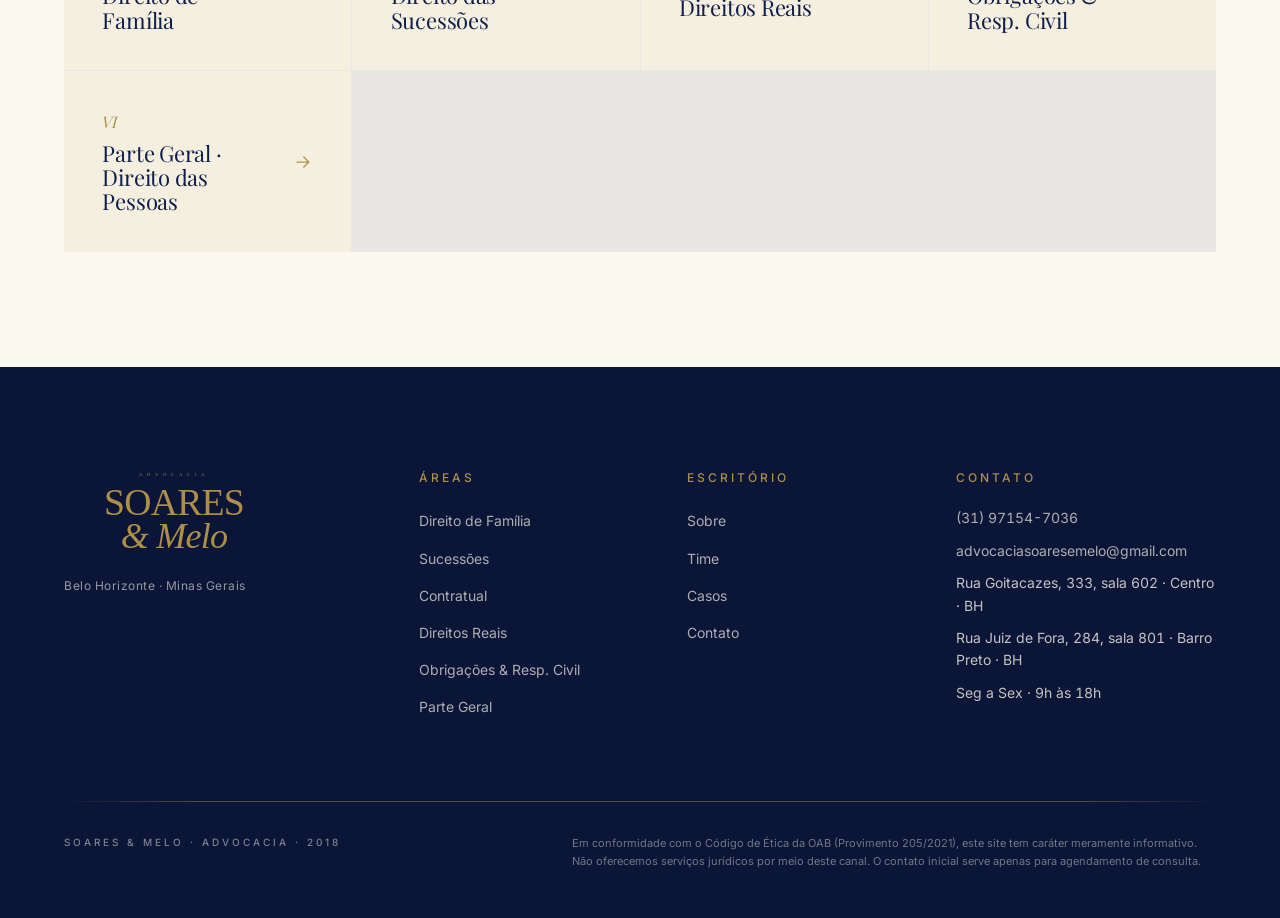
==== commit 08b75992: "Tracking Google Ads + endereços + foto e nome do Rafael - Instala gtag.js (AW-18148697196) nas 7 pág" ====
--- a/contratual/index.html
+++ b/contratual/index.html
@@ -5,6 +5,15 @@
   <meta name="viewport" content="width=device-width, initial-scale=1.0" />
   <title>Direito Contratual · Soares e Melo Advocacia</title>
   <meta name="description" content="Elaboração, análise e revisão de contratos em Belo Horizonte. Segurança jurídica para evitar conflitos futuros. Consulta inicial gratuita." />
+
+  <!-- Google tag (gtag.js) -->
+  <script async src="https://www.googletagmanager.com/gtag/js?id=AW-18148697196"></script>
+  <script>
+    window.dataLayer = window.dataLayer || [];
+    function gtag(){dataLayer.push(arguments);}
+    gtag('js', new Date());
+    gtag('config', 'AW-18148697196');
+  </script>
 
   <link rel="preconnect" href="https://fonts.googleapis.com" />
   <link rel="preconnect" href="https://fonts.gstatic.com" crossorigin />
@@ -109,14 +118,14 @@
         <p class="section-head__lede">Preencha os campos abaixo e converse gratuitamente com um advogado especializado em Contratos. Sem compromisso.</p>
       </header>
       <svg class="cta-final__draw" viewBox="0 0 400 600" preserveAspectRatio="none" aria-hidden="true"><path d="M 0 0 Q 100 200 200 280 T 400 600" fill="none" stroke="#AF8F47" stroke-width="1" /></svg>
-      <form class="card-form" id="form-consulta" novalidate>
+      <form class="card-form" id="form-consulta" data-service="Direito Contratual" novalidate>
         <div class="card-form__ornament" aria-hidden="true">◆</div>
         <div class="field"><label for="input-name">Nome completo</label><input type="text" id="input-name" name="name" required autocomplete="name" placeholder="Como podemos te chamar?" /></div>
         <div class="field"><label for="input-phone">Telefone &middot; WhatsApp</label><input type="tel" id="input-phone" name="phone" required autocomplete="tel" placeholder="(31) 97154-7036" inputmode="numeric" maxlength="16" /></div>
         <input type="hidden" name="area" value="Direito Contratual" />
         <button type="submit" class="btn btn--primary btn--block"><span>Falar com um advogado agora</span><svg width="16" height="16" viewBox="0 0 24 24" fill="none" stroke="currentColor" stroke-width="1.5" aria-hidden="true"><path d="M5 12h14M13 6l6 6-6 6" stroke-linecap="square" /></svg></button>
         <p class="card-form__support">Seus dados são confidenciais e usados apenas para retornar o contato.</p>
-        <div class="card-form__alt"><span class="hair hair--short" aria-hidden="true"></span><p>Ou direto pelo WhatsApp: <a href="https://wa.me/5531971547036" class="link-gold">(31) 97154-7036</a></p></div>
+        <div class="card-form__alt"><span class="hair hair--short" aria-hidden="true"></span><p>Ou direto pelo WhatsApp: <a href="https://wa.me/5531971547036?text=Ol%C3%A1%2C%20vim%20pelo%20site%20Soares%20e%20Melo%20e%20gostaria%20de%20informa%C3%A7%C3%B5es%20sobre%20Direito%20Contratual." class="link-gold">(31) 97154-7036</a></p></div>
       </form>
     </div>
   </section>
@@ -199,9 +208,10 @@
       <div class="site-footer__col">
         <p class="kicker kicker--gold">Contato</p>
         <ul class="footer-contact">
-          <li><a href="https://wa.me/5531971547036">(31) 97154-7036</a></li>
+          <li><a href="https://wa.me/5531971547036?text=Ol%C3%A1%2C%20vim%20pelo%20site%20Soares%20e%20Melo%20e%20gostaria%20de%20informa%C3%A7%C3%B5es%20sobre%20Direito%20Contratual.">(31) 97154-7036</a></li>
           <li><a href="mailto:advocaciasoaresemelo@gmail.com">advocaciasoaresemelo@gmail.com</a></li>
-          <li>Savassi · Belo Horizonte</li>
+          <li>Rua Goitacazes, 333, sala 602 · Centro · BH</li>
+          <li>Rua Juiz de Fora, 284, sala 801 · Barro Preto · BH</li>
           <li>Seg a Sex · 9h às 18h</li>
         </ul>
       </div>
